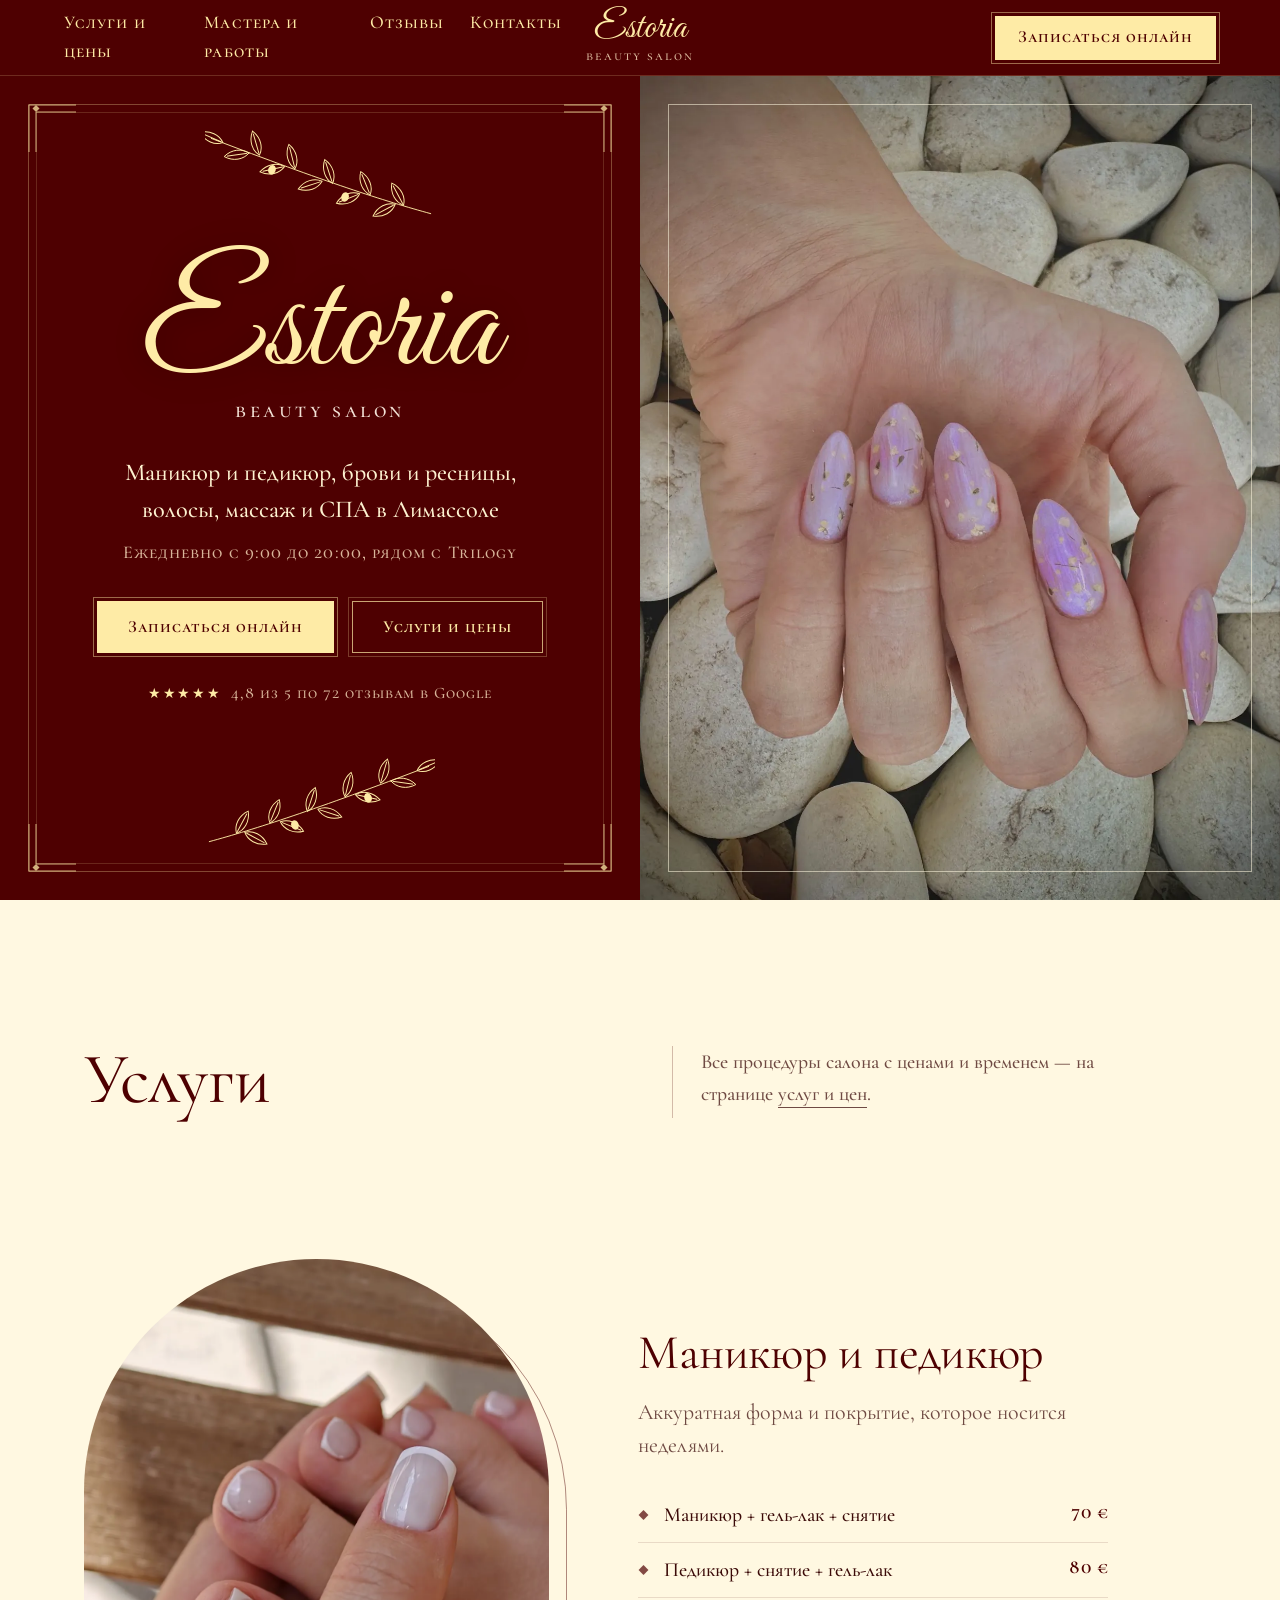
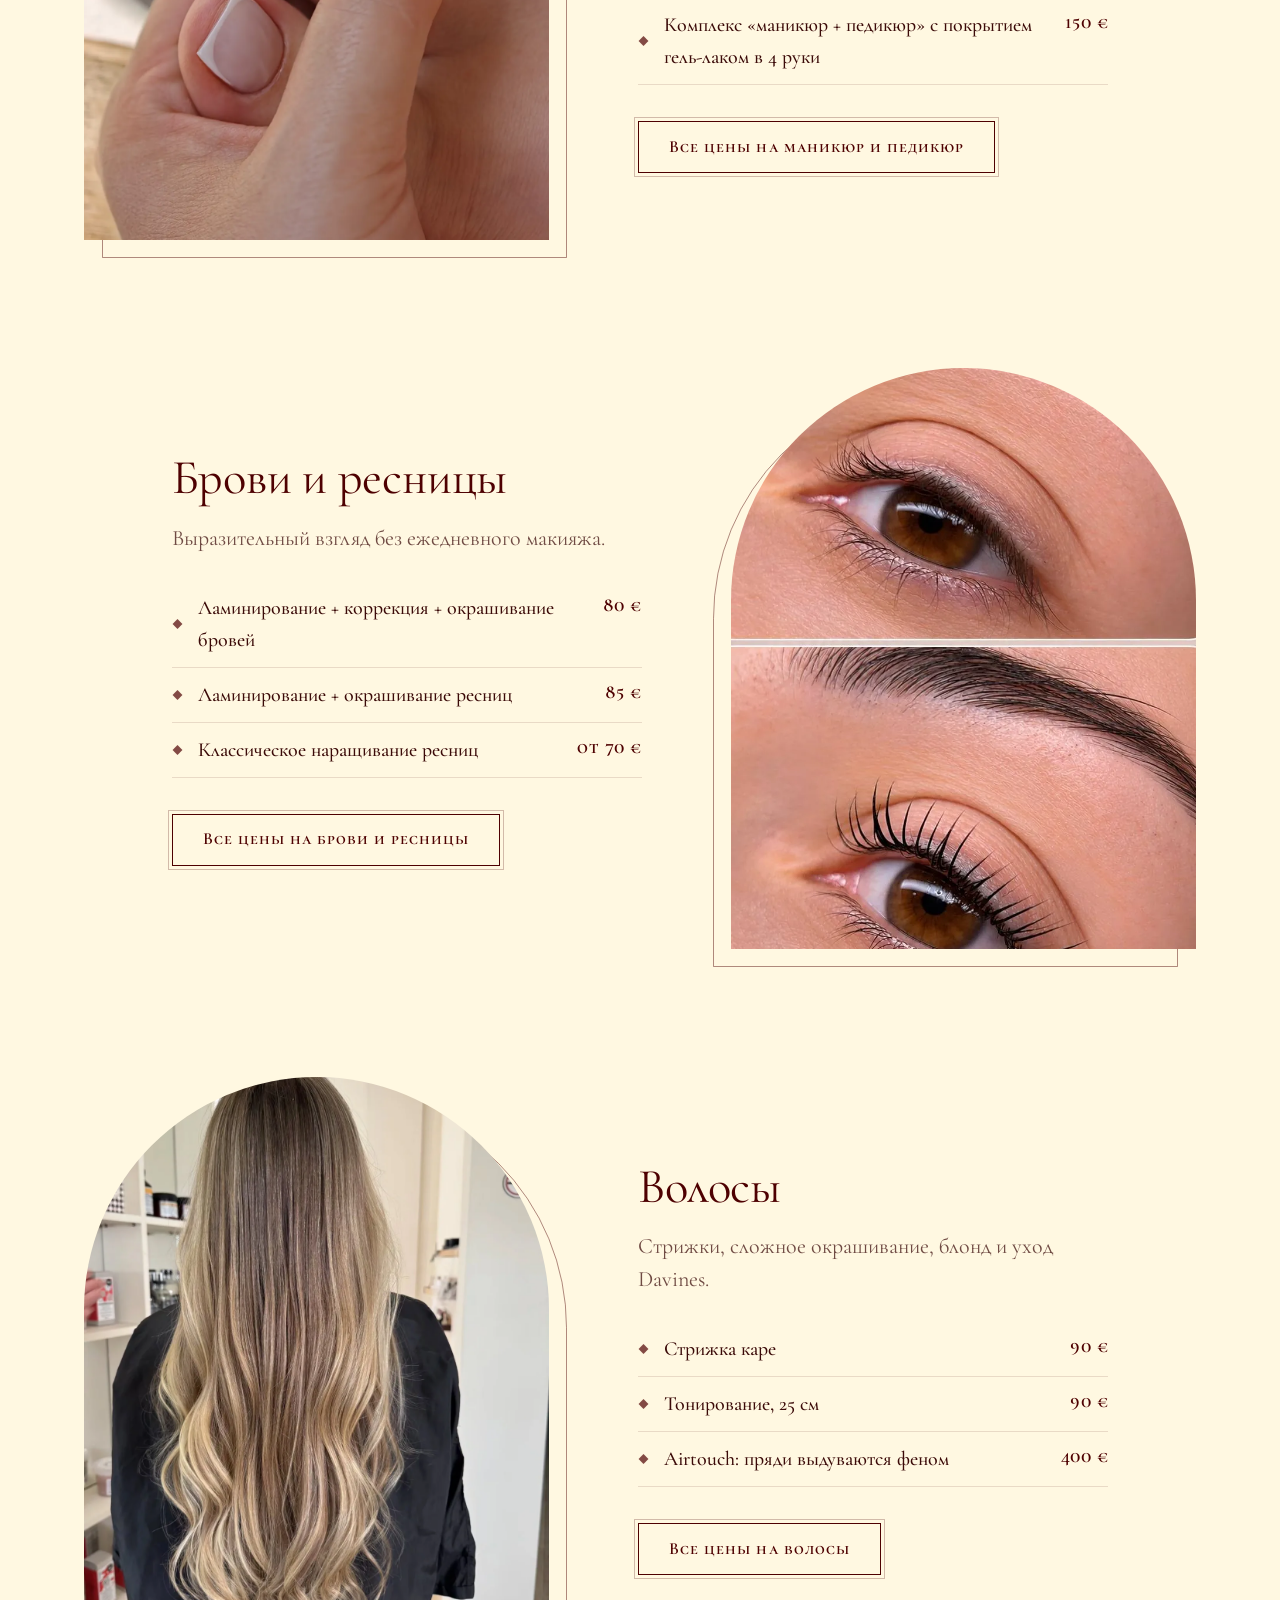
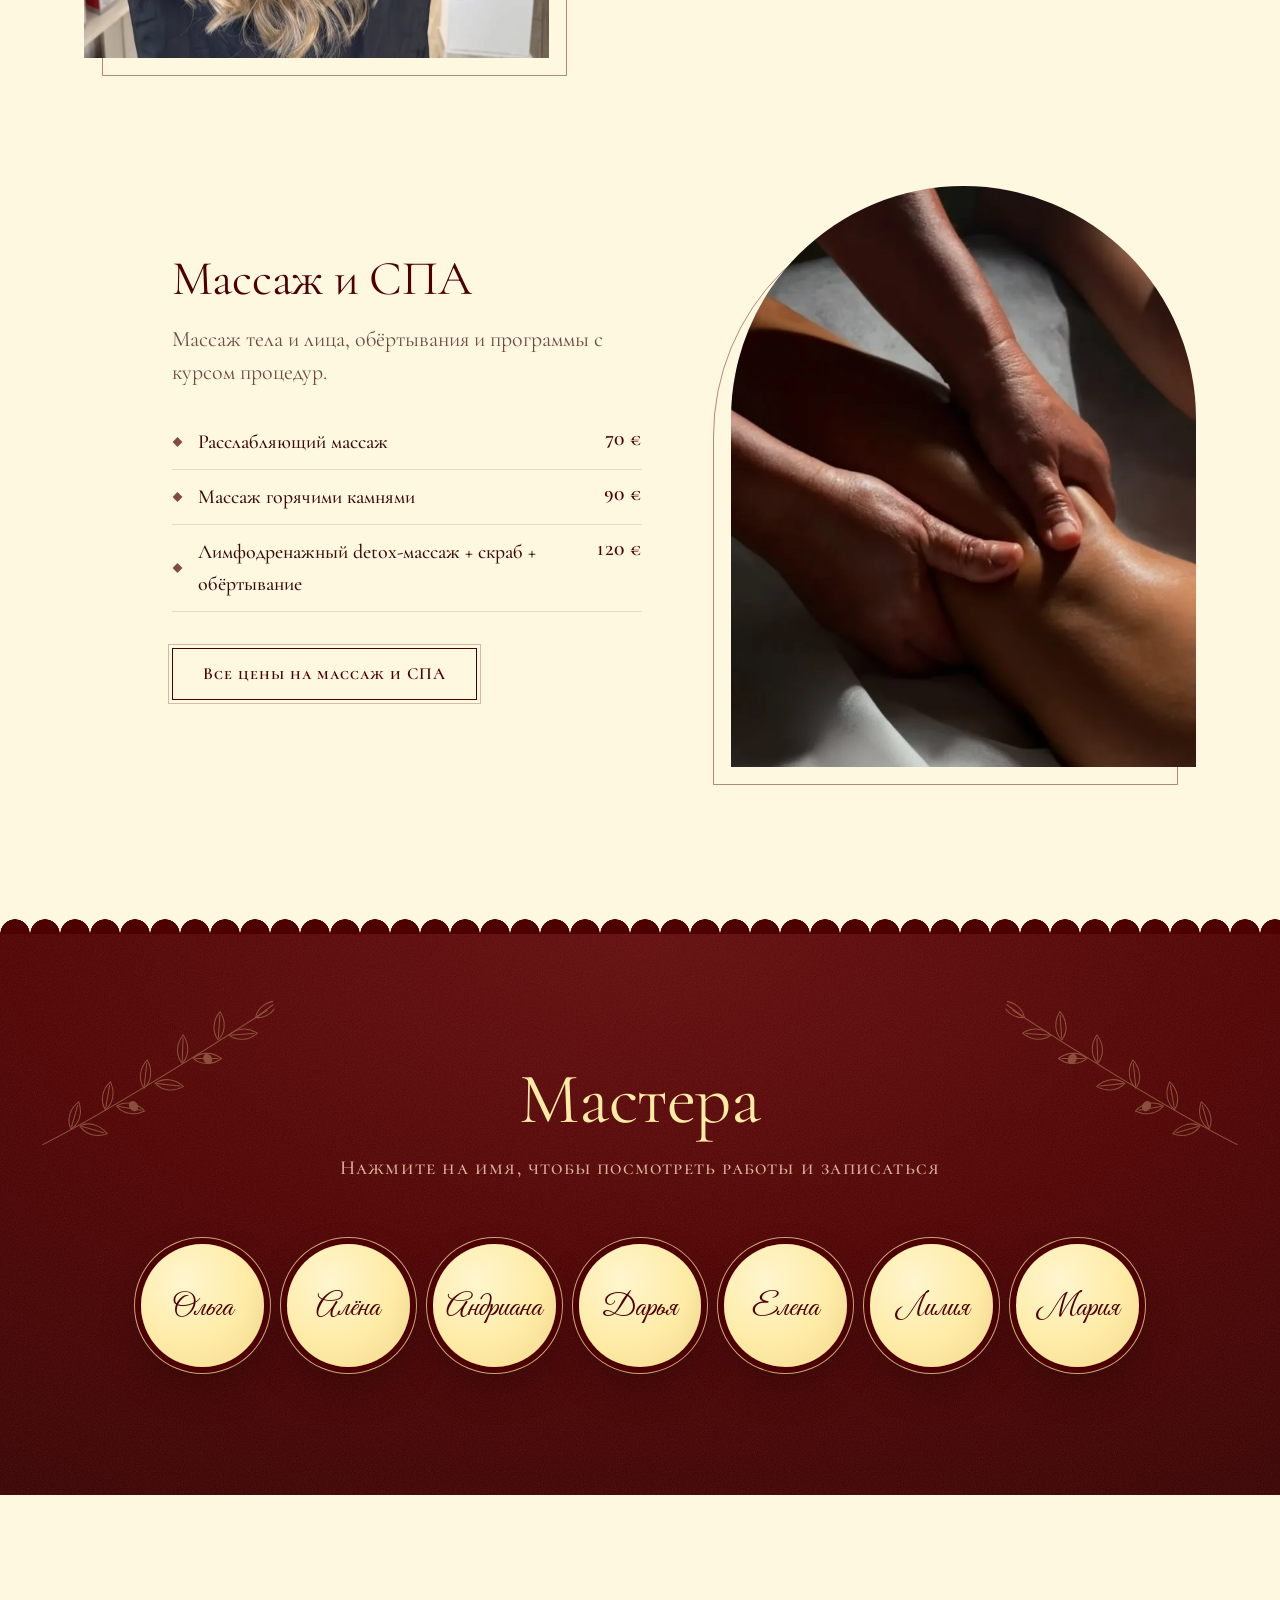
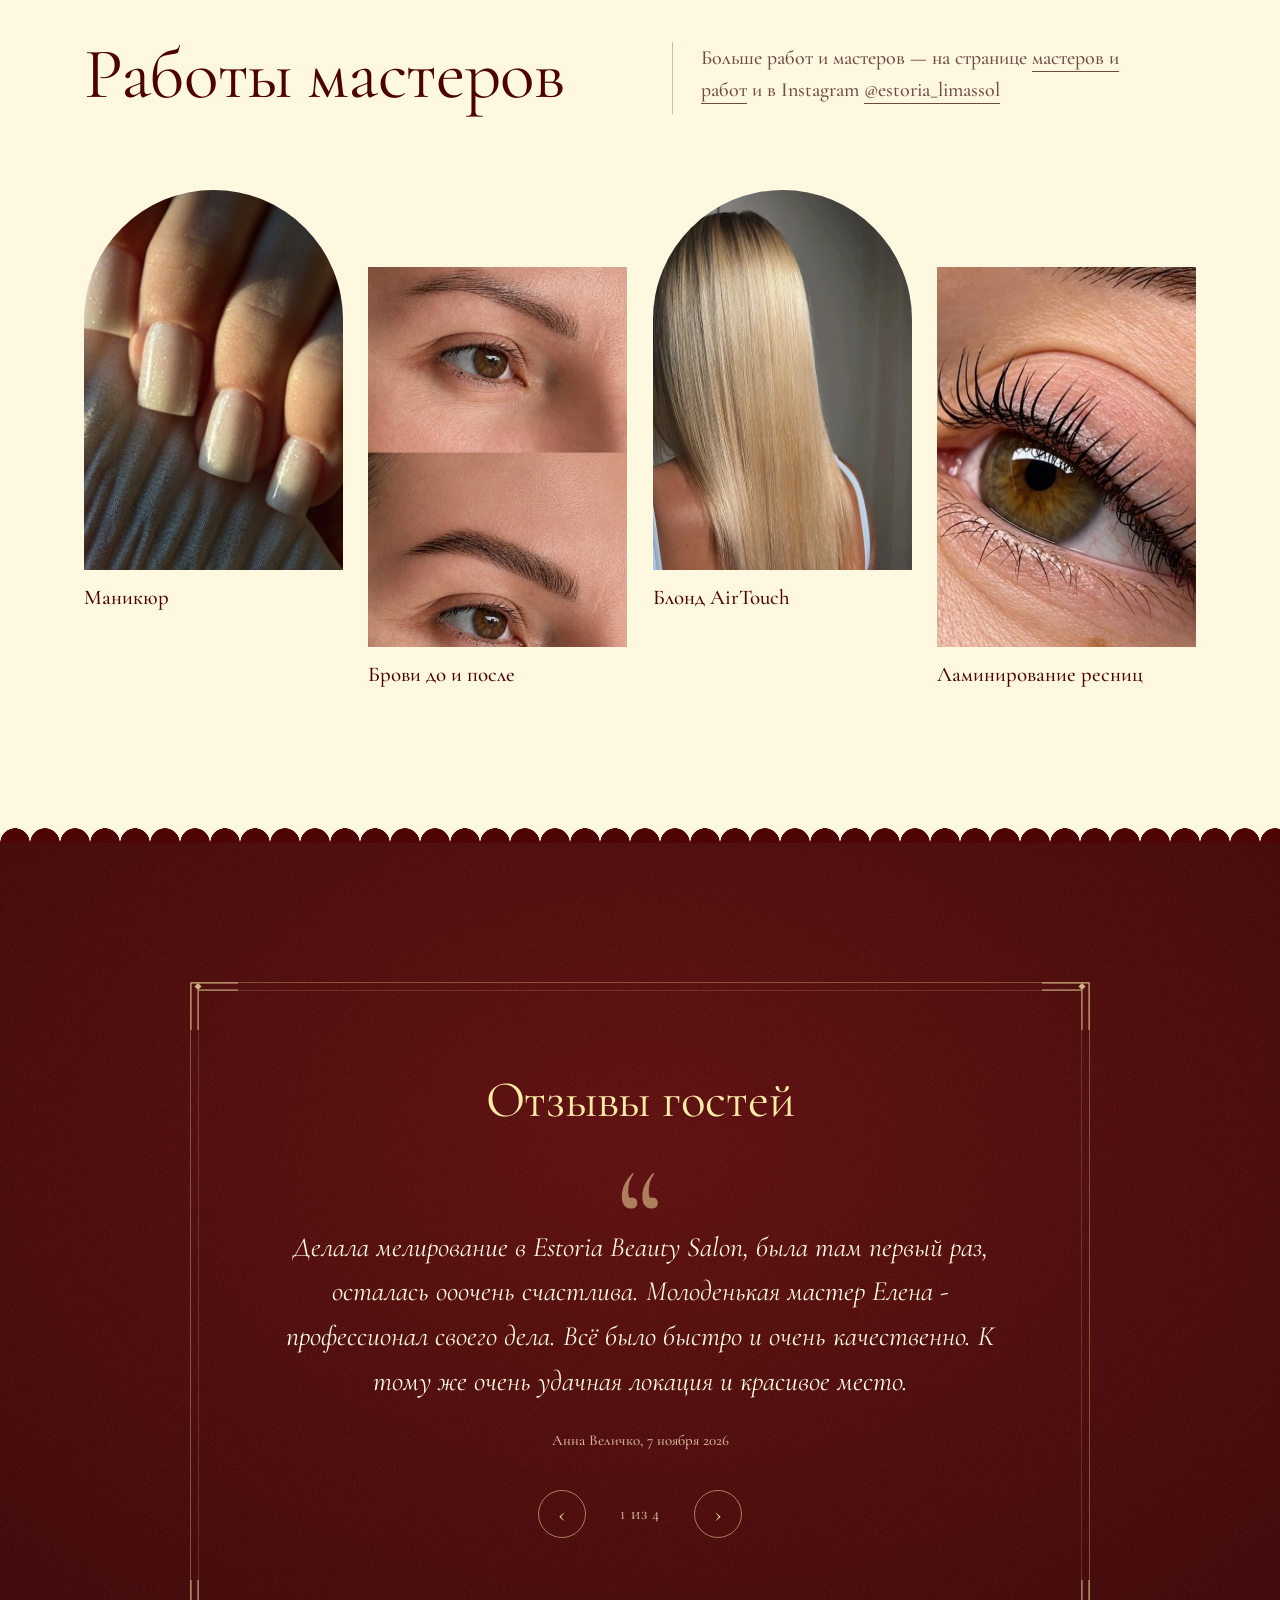
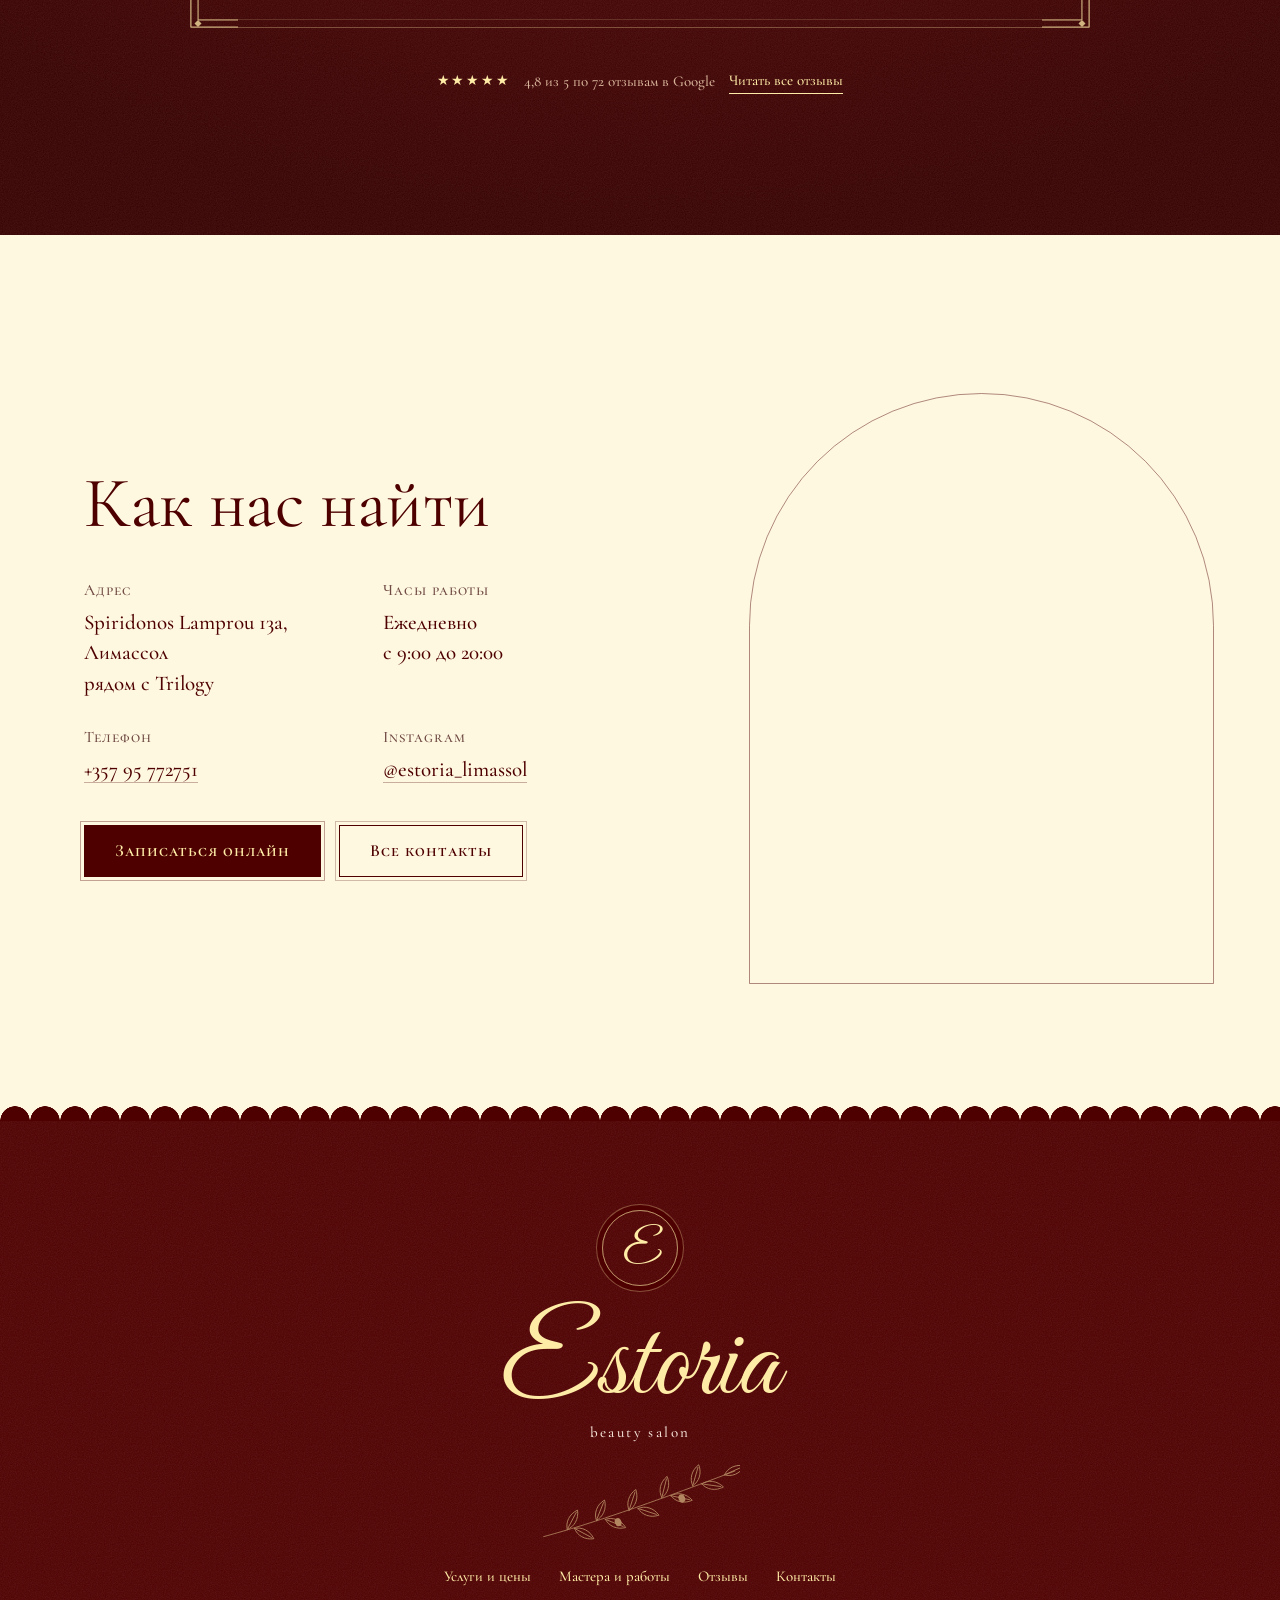
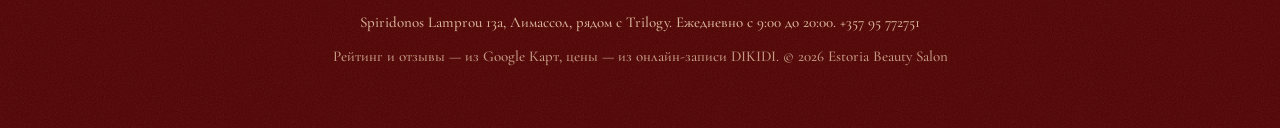
==== site/index.html @ b528b932 "Сайт Estoria Beauty Salon" ====
<!DOCTYPE html>
<html lang="ru">
<head>
  <meta charset="UTF-8">
  <meta name="viewport" content="width=device-width, initial-scale=1.0">
  <title>Estoria Beauty Salon — салон красоты в Лимассоле</title>
  <meta name="description" content="Estoria Beauty Salon в Лимассоле: маникюр, педикюр, брови, ресницы, стрижки, окрашивание, массаж и СПА. Ежедневно с 9:00 до 20:00, Spiridonos Lamprou 13a, рядом с Trilogy.">
  <meta property="og:title" content="Estoria Beauty Salon — салон красоты в Лимассоле">
  <meta property="og:image" content="img/photo10.webp">
  <meta name="theme-color" content="#4E0001">
  <link rel="icon" href="data:image/svg+xml,%3Csvg xmlns='http://www.w3.org/2000/svg' viewBox='0 0 64 64'%3E%3Ccircle cx='32' cy='32' r='32' fill='%234E0001'/%3E%3Ctext x='32' y='44' text-anchor='middle' font-family='Georgia,serif' font-style='italic' font-size='36' fill='%23FEEBA6'%3EE%3C/text%3E%3C/svg%3E">
  <!-- ДЕМО: сайт скрыт от поисковиков. Убрать, когда сайт станет официальным (и удалить robots.txt) -->
  <meta name="robots" content="noindex, nofollow">
  <link rel="preconnect" href="https://fonts.googleapis.com">
  <link rel="preconnect" href="https://fonts.gstatic.com" crossorigin>
  <link href="https://fonts.googleapis.com/css2?family=Cormorant+Garamond:ital,wght@0,400;0,500;0,600;1,400;1,500&family=Cormorant+SC:wght@400;500;600&family=Great+Vibes&display=swap" rel="stylesheet">
  <link rel="stylesheet" href="style.css">
  <script type="application/ld+json">{"@context": "https://schema.org", "@type": "BeautySalon", "name": "Estoria Beauty Salon", "telephone": "+35795772751", "address": {"@type": "PostalAddress", "streetAddress": "Spiridonos Lamprou 13a", "addressLocality": "Limassol", "postalCode": "3106", "addressCountry": "CY"}, "geo": {"@type": "GeoCoordinates", "latitude": 34.6879603, "longitude": 33.0573689}, "openingHoursSpecification": [{"@type": "OpeningHoursSpecification", "dayOfWeek": ["Monday", "Tuesday", "Wednesday", "Thursday", "Friday", "Saturday", "Sunday"], "opens": "09:00", "closes": "20:00"}], "hasMap": "https://maps.google.com/?cid=1621410800725523999", "sameAs": ["https://instagram.com/estoria_limassol", "https://dikidi.net/1164912"]}</script>
</head>
<body class="page-index">
  <svg width="0" height="0" style="position:absolute" aria-hidden="true" focusable="false">
    <defs><g id="leaf"><path d="M0 0C6-5.5 16-6 24 0C16 6 6 5.5 0 0Z"/><path d="M2 0H21"/></g></defs>
    <symbol id="olive" viewBox="0 0 220 90">
      <g fill="none" stroke="currentColor" stroke-width=".9" stroke-linecap="round">
        <path d="M4 82C48 70 104 52 214 10"/>
        <use href="#leaf" transform="translate(30 74) rotate(-62)"/><use href="#leaf" transform="translate(38 73) rotate(28)"/>
        <use href="#leaf" transform="translate(62 64) rotate(-68)"/><use href="#leaf" transform="translate(72 63) rotate(22)"/>
        <use href="#leaf" transform="translate(98 53) rotate(-72)"/><use href="#leaf" transform="translate(108 51) rotate(18)"/>
        <use href="#leaf" transform="translate(134 39) rotate(-76)"/><use href="#leaf" transform="translate(144 37) rotate(12)"/>
        <use href="#leaf" transform="translate(168 26) rotate(-74)"/><use href="#leaf" transform="translate(178 24) rotate(8)"/>
        <use href="#leaf" transform="translate(203 14) rotate(-24)"/>
      </g>
      <g fill="currentColor"><ellipse cx="86" cy="66" rx="3.6" ry="4.6" transform="rotate(-20 86 66)"/><ellipse cx="156" cy="40" rx="3.6" ry="4.6" transform="rotate(-20 156 40)"/></g>
    </symbol>
    <symbol id="branch" viewBox="0 0 240 50">
      <g fill="none" stroke="currentColor" stroke-width=".9" stroke-linecap="round">
        <path d="M4 25H222"/><use href="#leaf" transform="translate(28 25) rotate(-48)"/><use href="#leaf" transform="translate(41 25) rotate(48)"/><use href="#leaf" transform="translate(58 25) rotate(-48)"/><use href="#leaf" transform="translate(71 25) rotate(48)"/><use href="#leaf" transform="translate(88 25) rotate(-48)"/><use href="#leaf" transform="translate(101 25) rotate(48)"/><use href="#leaf" transform="translate(118 25) rotate(-48)"/><use href="#leaf" transform="translate(131 25) rotate(48)"/><use href="#leaf" transform="translate(148 25) rotate(-48)"/><use href="#leaf" transform="translate(161 25) rotate(48)"/><use href="#leaf" transform="translate(178 25) rotate(-48)"/><use href="#leaf" transform="translate(191 25) rotate(48)"/><use href="#leaf" transform="translate(208 25) rotate(-48)"/><use href="#leaf" transform="translate(221 25) rotate(48)"/><use href="#leaf" transform="translate(214 25)"/>
      </g>
      <g fill="currentColor"><ellipse cx="84" cy="31" rx="3.4" ry="4.4"/><ellipse cx="156" cy="19" rx="3.4" ry="4.4"/></g>
    </symbol>
    <symbol id="corner" viewBox="0 0 48 48"><path d="M1 48V1h47M8 48V8h40" fill="none" stroke="currentColor" stroke-width="1"/><path d="M8 1l3.5 3.5L8 8 4.5 4.5z" fill="currentColor"/></symbol>
  </svg>
  <a class="skip" href="#main">Перейти к содержанию</a>

  <header class="header" id="header">
    <a href="index.html" class="brand" aria-label="Estoria Beauty Salon, на главную">
      <span class="brand__script">Estoria</span>
      <span class="brand__sub">beauty salon</span>
    </a>
    <nav class="nav" id="nav" aria-label="Разделы сайта">
      <a href="services.html">Услуги и цены</a>
      <a href="masters.html">Мастера и работы</a>
      <a href="reviews.html">Отзывы</a>
      <a href="contacts.html">Контакты</a>
      <a class="btn btn--butter nav__book" href="https://dikidi.net/1164912" target="_blank" rel="noopener">Записаться онлайн</a>
    </nav>
    <a class="btn btn--butter header__book" href="https://dikidi.net/1164912" target="_blank" rel="noopener">Записаться онлайн</a>
    <button class="burger" id="burger" aria-label="Открыть меню" aria-expanded="false" aria-controls="nav"><span></span><span></span></button>
  </header>

  <main id="main">
    <!-- Первый экран -->
    <section class="hero">
      <div class="hero__panel velvet">
        <div class="frame frame--light hero__frame" aria-hidden="true">
          <svg class="corner corner--tl"><use href="#corner"/></svg><svg class="corner corner--tr"><use href="#corner"/></svg>
          <svg class="corner corner--bl"><use href="#corner"/></svg><svg class="corner corner--br"><use href="#corner"/></svg>
        </div>
        <svg class="olive olive--hero-top" aria-hidden="true"><use href="#olive"/></svg>
        <svg class="olive olive--hero-bottom" aria-hidden="true"><use href="#olive"/></svg>
        <div class="hero__inner">
          <h1 class="hero__title">
            <span class="hero__script">Estoria</span>
            <span class="hero__sub">beauty salon</span>
          </h1>
          <p class="hero__lead">Маникюр и педикюр, брови и ресницы, волосы, массаж и СПА в Лимассоле</p>
          <p class="hero__hours">Ежедневно с 9:00 до 20:00, рядом с Trilogy</p>
          <div class="hero__actions">
            <a class="btn btn--butter" href="https://dikidi.net/1164912" target="_blank" rel="noopener">Записаться онлайн</a>
            <a class="btn btn--line" href="services.html">Услуги и цены</a>
          </div>
          <a class="hero__rating" href="reviews.html">
            <span class="stars" aria-hidden="true">★★★★★</span>
            4,8 из 5 по 72 отзывам в Google
          </a>
        </div>
      </div>
      <figure class="hero__photo">
        <img src="img/photo10.webp" alt="Миндальный маникюр с сухоцветами, работа мастера Estoria" width="1588" height="1600" fetchpriority="high">
      </figure>
    </section>

    <!-- Услуги: коротко, полный прайс — на отдельной странице -->
    <section class="services" id="services" aria-labelledby="services-title">
      <header class="head">
        <h2 class="h2" id="services-title">Услуги</h2>
        <p class="head__text">Все процедуры салона с ценами и временем — на странице <a class="link" href="services.html">услуг и цен</a>.</p>
      </header>

      <article class="service">
        <figure class="window"><img src="img/photo3.webp" alt="Маникюр и педикюр в пастельных тонах" width="1200" height="1600" loading="lazy"></figure>
        <div class="service__text">
          <h3 class="h3">Маникюр и педикюр</h3>
          <p>Аккуратная форма и покрытие, которое носится неделями.</p>
          <ul class="list">
            <li>Маникюр + гель-лак + снятие <span>70 €</span></li>
            <li>Педикюр + снятие + гель-лак <span>80 €</span></li>
            <li>Комплекс «маникюр + педикюр» с покрытием гель-лаком в 4 руки <span>150 €</span></li>
          </ul>
          <a class="btn btn--line-wine" href="services.html#nails">Все цены на маникюр и педикюр</a>
        </div>
      </article>

      <article class="service service--reverse">
        <figure class="window"><img src="img/photo5.webp" alt="Ресницы до и после ламинирования" width="792" height="1280" loading="lazy"></figure>
        <div class="service__text">
          <h3 class="h3">Брови и ресницы</h3>
          <p>Выразительный взгляд без ежедневного макияжа.</p>
          <ul class="list">
            <li>Ламинирование + коррекция + окрашивание бровей <span>80 €</span></li>
            <li>Ламинирование + окрашивание ресниц <span>85 €</span></li>
            <li>Классическое наращивание ресниц <span>от 70 €</span></li>
          </ul>
          <a class="btn btn--line-wine" href="services.html#brows">Все цены на брови и ресницы</a>
        </div>
      </article>

      <article class="service">
        <figure class="window"><img src="img/hair-2.webp" alt="Длинные волосы после окрашивания в салоне Estoria" width="1200" height="1600" loading="lazy"></figure>
        <div class="service__text">
          <h3 class="h3">Волосы</h3>
          <p>Стрижки, сложное окрашивание, блонд и уход Davines.</p>
          <ul class="list">
            <li>Стрижка каре <span>90 €</span></li>
            <li>Тонирование, 25 см <span>90 €</span></li>
            <li>Airtouch: пряди выдуваются феном <span>400 €</span></li>
          </ul>
          <a class="btn btn--line-wine" href="services.html#hair">Все цены на волосы</a>
        </div>
      </article>

      <article class="service service--reverse">
        <figure class="window"><img src="img/massage-1.webp" alt="Массаж тела в салоне Estoria" width="720" height="1280" loading="lazy"></figure>
        <div class="service__text">
          <h3 class="h3">Массаж и СПА</h3>
          <p>Массаж тела и лица, обёртывания и программы с курсом процедур.</p>
          <ul class="list">
            <li>Расслабляющий массаж <span>70 €</span></li>
            <li>Массаж горячими камнями <span>90 €</span></li>
            <li>Лимфодренажный detox-массаж + скраб + обёртывание <span>120 €</span></li>
          </ul>
          <a class="btn btn--line-wine" href="services.html#body">Все цены на массаж и СПА</a>
        </div>
      </article>
    </section>

    <!-- Мастера -->
    <section class="masters velvet scallop" id="masters" aria-labelledby="masters-title">
      <svg class="olive olive--masters-l" aria-hidden="true"><use href="#olive"/></svg>
      <svg class="olive olive--masters-r" aria-hidden="true"><use href="#olive"/></svg>
      <h2 class="h2 h2--light" id="masters-title">Мастера</h2>
      <p class="masters__note">Нажмите на имя, чтобы посмотреть работы и записаться</p>
      <ul class="medallions">
        <li><a class="medallion" href="masters.html#m2840060">Ольга</a></li>
        <li><a class="medallion" href="masters.html#m4507584">Алёна</a></li>
        <li><a class="medallion" href="masters.html#m4465885">Андриана</a></li>
        <li><a class="medallion" href="masters.html#m4619273">Дарья</a></li>
        <li><a class="medallion" href="masters.html#m4618416">Елена</a></li>
        <li><a class="medallion" href="masters.html#m4573729">Лилия</a></li>
        <li><a class="medallion" href="masters.html#m4464078">Мария</a></li>
      </ul>
    </section>

    <!-- Работы -->
    <section class="works" id="works" aria-labelledby="works-title">
      <header class="head">
        <h2 class="h2" id="works-title">Работы мастеров</h2>
        <p class="head__text">Больше работ и мастеров — на странице <a class="link" href="masters.html">мастеров и работ</a> и в Instagram <a class="link" href="https://instagram.com/estoria_limassol" target="_blank" rel="noopener">@estoria_limassol</a></p>
      </header>
      <div class="gallery">
        <figure class="gallery__item gallery__item--arch"><img src="img/photo8.webp" alt="Нюдовый маникюр с мерцанием" width="1400" height="1750" loading="lazy"><figcaption>Маникюр</figcaption></figure>
        <figure class="gallery__item gallery__item--low"><img src="img/brows-1.webp" alt="Брови до и после ламинирования и коррекции" width="900" height="1200" loading="lazy"><figcaption>Брови до и после</figcaption></figure>
        <figure class="gallery__item gallery__item--arch"><img src="img/hair-4.webp" alt="Блонд в технике AirTouch" width="540" height="960" loading="lazy"><figcaption>Блонд AirTouch</figcaption></figure>
        <figure class="gallery__item gallery__item--low"><img src="img/photo2.webp" alt="Ресницы после ламинирования" width="1400" height="1400" loading="lazy"><figcaption>Ламинирование ресниц</figcaption></figure>
      </div>
    </section>

    <!-- Отзывы -->
    <section class="reviews velvet scallop" id="reviews" aria-labelledby="reviews-title">
      <div class="reviews__card">
        <div class="frame frame--light" aria-hidden="true">
          <svg class="corner corner--tl"><use href="#corner"/></svg><svg class="corner corner--tr"><use href="#corner"/></svg>
          <svg class="corner corner--bl"><use href="#corner"/></svg><svg class="corner corner--br"><use href="#corner"/></svg>
        </div>
        <h2 class="reviews__title" id="reviews-title">Отзывы гостей</h2>
        <span class="reviews__mark" aria-hidden="true">“</span>
        <div class="quotes__viewport" aria-live="polite">
          <blockquote class="quote is-active">
            <p>Делала мелирование в Estoria Beauty Salon, была там первый раз, осталась ооочень счастлива. Молоденькая мастер Елена - профессионал своего дела. Всё было быстро и очень качественно. К тому же очень удачная локация и красивое место.</p>
            <footer>Анна Величко, 7 ноября 2026</footer>
          </blockquote>
          <blockquote class="quote" hidden>
            <p>Хожу в этот салон уже три года. Все мастера очень хорошие, особенно люблю, ибо знаю их работу - Амину и Марию (маникюр и педикюр всегда без вопросов. Гель носится хорошо, не вздувается.</p>
            <footer>Альбіна Ткаченко, 3 ноября 2026</footer>
          </blockquote>
          <blockquote class="quote" hidden>
            <p>Хочу выразить огромную благодарность мастерам Елене и Дарье за потрясающую стрижку! Estonia уютный салон с приятной атмосферой и вежливым персоналом, хорошая локация в тихом месте, легко запарковалась.</p>
            <footer>Анна Косинова, 30 октября 2026</footer>
          </blockquote>
          <blockquote class="quote" hidden>
            <p>Elena did an incredible job with the airtouch technique! I am absolutely in love with my hair would recommend her with my eyes closed!</p>
            <footer>Alice Albieri, 25 октября 2026</footer>
          </blockquote>
        </div>
        <div class="quotes__nav">
          <button class="round" id="qPrev" aria-label="Предыдущий отзыв">‹</button>
          <span class="quotes__count"><span id="qNow">1</span> из 4</span>
          <button class="round" id="qNext" aria-label="Следующий отзыв">›</button>
        </div>
      </div>
      <p class="reviews__score">
        <span class="stars" aria-hidden="true">★★★★★</span>
        4,8 из 5 по 72 отзывам в Google
        <a class="link link--light" href="reviews.html">Читать все отзывы</a>
      </p>
    </section>

    <!-- Как нас найти -->
    <section class="visit" id="visit" aria-labelledby="visit-title">
      <div class="visit__text">
        <h2 class="h2" id="visit-title">Как нас найти</h2>
        <dl class="visit__list">
          <div><dt>Адрес</dt><dd>Spiridonos Lamprou 13a, Лимассол<br>рядом с Trilogy</dd></div>
          <div><dt>Часы работы</dt><dd>Ежедневно<br>с 9:00 до 20:00</dd></div>
          <div><dt>Телефон</dt><dd><a href="tel:+35795772751">+357 95 772751</a></dd></div>
          <div><dt>Instagram</dt><dd><a href="https://instagram.com/estoria_limassol" target="_blank" rel="noopener">@estoria_limassol</a></dd></div>
        </dl>
        <div class="visit__actions">
          <a class="btn btn--wine" href="https://dikidi.net/1164912" target="_blank" rel="noopener">Записаться онлайн</a>
          <a class="btn btn--line-wine" href="contacts.html">Все контакты</a>
        </div>
      </div>
      <figure class="window window--map">
        <iframe title="Estoria на карте: Spiridonos Lamprou 13a, Лимассол" loading="lazy" src="https://maps.google.com/maps?q=34.6879603,33.0573689&amp;z=16&amp;output=embed"></iframe>
      </figure>
    </section>

  </main>

  <footer class="footer velvet scallop">
    <div class="seal" aria-hidden="true"><span>E</span></div>
    <span class="footer__script">Estoria</span>
    <span class="footer__sub">beauty salon</span>
    <svg class="olive olive--footer" aria-hidden="true"><use href="#olive"/></svg>
    <nav class="footer__nav" aria-label="Разделы сайта"><a href="services.html">Услуги и цены</a> <a href="masters.html">Мастера и работы</a> <a href="reviews.html">Отзывы</a> <a href="contacts.html">Контакты</a></nav>
    <p>Spiridonos Lamprou 13a, Лимассол, рядом с Trilogy. Ежедневно с 9:00 до 20:00. <a href="tel:+35795772751">+357 95 772751</a></p>
    <p class="footer__small">Рейтинг и отзывы — из Google Карт, цены — из онлайн-записи DIKIDI. © <span id="year">2026</span> Estoria Beauty Salon</p>
  </footer>

  <nav class="dock" aria-label="Быстрая запись">
    <a class="btn btn--butter" href="https://dikidi.net/1164912" target="_blank" rel="noopener">Записаться онлайн</a>
    <a class="dock__icon" href="https://wa.me/35795772751" target="_blank" rel="noopener" aria-label="Написать в WhatsApp"><svg viewBox="0 0 24 24" aria-hidden="true"><path d="M12 2a10 10 0 0 0-8.6 15.1L2 22l5-1.3A10 10 0 1 0 12 2zm0 18.2c-1.5 0-3-.4-4.2-1.2l-.3-.2-3 .8.8-2.9-.2-.3A8.2 8.2 0 1 1 12 20.2zm4.5-6.1c-.2-.1-1.5-.7-1.7-.8-.2-.1-.4-.1-.6.1l-.8 1c-.1.2-.3.2-.5.1a6.7 6.7 0 0 1-3.3-2.9c-.3-.4.2-.4.7-1.4.1-.2 0-.3 0-.4l-.8-1.8c-.2-.5-.4-.4-.6-.4h-.5a1 1 0 0 0-.7.3 3 3 0 0 0-.9 2.2 5.2 5.2 0 0 0 1.1 2.7 11.8 11.8 0 0 0 4.5 4c1.7.7 2.3.8 3.2.6.5-.1 1.5-.6 1.7-1.2.2-.6.2-1.1.2-1.2-.1-.1-.3-.2-.5-.3z"/></svg></a>
    <a class="dock__icon" href="tel:+35795772751" aria-label="Позвонить"><svg viewBox="0 0 24 24" aria-hidden="true"><path d="M6.6 10.8a15.1 15.1 0 0 0 6.6 6.6l2.2-2.2a1 1 0 0 1 1-.25 11.4 11.4 0 0 0 3.6.57 1 1 0 0 1 1 1V20a1 1 0 0 1-1 1A17 17 0 0 1 3 4a1 1 0 0 1 1-1h3.5a1 1 0 0 1 1 1c0 1.25.2 2.45.57 3.57a1 1 0 0 1-.25 1z"/></svg></a>
  </nav>

  <script src="script.js"></script>
</body>
</html>
---- site/style.css ----
/* Estoria Beauty Salon.
   Цвета из Instagram салона: бордо логотипа и сливочный цвет круглых обложек.
   Орнаменты: оливковая ветвь (Кипр), арки, фестоны, рамки с уголками, бархатная фактура. */
:root {
  --wine: #4E0001;
  --wine-deep: #360001;
  --wine-soft: #6a1414;
  --butter: #FEEBA6;
  --butter-pale: #FFF8E1;
  --butter-mid: #F7E7BC;
  --rose: #D8B49A;
  --ink: #3b0a08;
  --ink-soft: #6f4a43;
  --script: "Great Vibes", cursive;
  --serif: "Cormorant Garamond", "Times New Roman", serif;
  --sans: "Cormorant Garamond", Georgia, serif;
  --caps: "Cormorant SC", "Cormorant Garamond", Georgia, serif;
  --pad: clamp(20px, 5vw, 80px);
  --header: 76px;
  --noise: url("data:image/svg+xml,%3Csvg xmlns='http://www.w3.org/2000/svg' width='180' height='180'%3E%3Cfilter id='n'%3E%3CfeTurbulence type='fractalNoise' baseFrequency='.85' numOctaves='3' stitchTiles='stitch'/%3E%3CfeColorMatrix values='0 0 0 0 1 0 0 0 0 .92 0 0 0 0 .75 0 0 0 .09 0'/%3E%3C/filter%3E%3Crect width='100%25' height='100%25' filter='url(%23n)'/%3E%3C/svg%3E");
}

*, *::before, *::after { box-sizing: border-box; }
html { scroll-behavior: smooth; scroll-padding-top: var(--header); }
body {
  margin: 0;
  background: var(--butter-pale);
  color: var(--ink);
  font: 400 17px/1.7 var(--sans);
  -webkit-font-smoothing: antialiased;
  overflow-x: hidden;
}
img { display: block; max-width: 100%; height: auto; }
a { color: inherit; }
ul { margin: 0; padding: 0; list-style: none; }
h1, h2, h3, p, figure, blockquote, dl, dd { margin: 0; }

:focus-visible { outline: 2px solid var(--butter); outline-offset: 4px; }
.services :focus-visible, .works :focus-visible, .visit :focus-visible { outline-color: var(--wine); }

.skip { position: absolute; left: -9999px; top: 8px; z-index: 100; background: var(--butter); color: var(--wine); padding: 10px 16px; }
.skip:focus { left: 8px; }

/* ---------- Фактура бархата на бордо ---------- */
.velvet { position: relative; isolation: isolate; }
.velvet::after { content: ""; position: absolute; inset: 0; z-index: -1; background: var(--noise); pointer-events: none; }

/* ---------- Фестоны: край как у маркизы салона ---------- */
.scallop { position: relative; }
.scallop::before {
  content: ""; position: absolute; left: 0; right: 0; top: -15px; height: 16px;
  background: radial-gradient(circle at 15px 16px, var(--wine) 14.5px, transparent 15px) 0 0 / 30px 16px repeat-x;
}

/* ---------- Рамка с уголками ---------- */
.frame { position: absolute; inset: 22px; border: 1px solid rgba(254, 235, 166, .3); pointer-events: none; z-index: 1; }
.frame::after { content: ""; position: absolute; inset: 7px; border: 1px solid rgba(254, 235, 166, .16); }
.corner { position: absolute; width: 48px; height: 48px; color: var(--butter); opacity: .75; }
.corner--tl { top: -1px; left: -1px; }
.corner--tr { top: -1px; right: -1px; transform: scaleX(-1); }
.corner--bl { bottom: -1px; left: -1px; transform: scaleY(-1); }
.corner--br { bottom: -1px; right: -1px; transform: scale(-1); }

/* ---------- Оливковая ветвь ---------- */
.olive { position: absolute; color: var(--butter); pointer-events: none; }

/* ---------- Типографика ---------- */
.h2 { font: 400 clamp(40px, 5vw, 68px)/1.08 var(--serif); color: var(--wine); }
.h2--light { color: var(--butter); }
.h3 { font: 400 clamp(32px, 3.4vw, 46px)/1.12 var(--serif); color: var(--wine); }
.stars { color: var(--butter); letter-spacing: .12em; font-size: 14px; }

.link { text-decoration: none; border-bottom: 1px solid currentColor; padding-bottom: 1px; transition: color .25s; }
.link:hover { color: var(--wine-soft); }
.link--light { color: var(--butter); }
.link--light:hover { color: #fff; }

/* ---------- Кнопки: двойная тонкая рамка ---------- */
.btn {
  display: inline-flex; align-items: center; justify-content: center;
  min-height: 52px; padding: 14px 30px;
  font: 400 15px/1.2 var(--sans); letter-spacing: .04em; text-decoration: none; text-align: center;
  border: 1px solid; outline: 1px solid; outline-offset: 3px;
  transition: background-color .3s, color .3s, outline-offset .3s;
}
.btn:hover { outline-offset: 0; }
.btn--butter { background: var(--butter); color: var(--wine); border-color: var(--butter); outline-color: rgba(254, 235, 166, .45); }
.btn--butter:hover { background: #fff3c9; }
.btn--line { color: var(--butter); border-color: rgba(254, 235, 166, .7); outline-color: rgba(254, 235, 166, .25); }
.btn--line:hover { background: rgba(254, 235, 166, .1); }
.btn--wine { background: var(--wine); color: var(--butter); border-color: var(--wine); outline-color: rgba(78, 0, 1, .35); }
.btn--wine:hover { background: var(--wine-soft); }
.btn--line-wine { color: var(--wine); border-color: var(--wine); outline-color: rgba(78, 0, 1, .25); }
.btn--line-wine:hover { background: var(--wine); color: var(--butter); }

/* ---------- Шапка ---------- */
.header {
  position: fixed; inset: 0 0 auto; z-index: 50; height: var(--header);
  display: grid; grid-template-columns: 1fr auto 1fr; align-items: center; gap: 24px;
  padding: 0 var(--pad);
  background: var(--wine); color: var(--butter);
  border-bottom: 1px solid rgba(254, 235, 166, .18);
}
.brand { grid-column: 2; grid-row: 1; display: flex; flex-direction: column; align-items: center; text-decoration: none; line-height: 1; }
.brand__script { font: 38px/0.9 var(--script); color: var(--butter); }
.brand__sub { font: 300 11px/1 var(--sans); letter-spacing: .14em; color: var(--rose); margin-top: 2px; }
.nav { grid-column: 1; grid-row: 1; display: flex; gap: clamp(16px, 2vw, 30px); font-size: 15px; }
.nav a { text-decoration: none; padding: 6px 0; border-bottom: 1px solid transparent; transition: border-color .25s; }
.nav a:hover { border-bottom-color: currentColor; }
.nav__book { display: none; }
.header__book { grid-column: 3; justify-self: end; min-height: 44px; padding: 10px 22px; font-size: 14px; }
.burger { display: none; }

/* ---------- Первый экран ---------- */
.hero { display: grid; grid-template-columns: 1fr 1fr; min-height: 100svh; padding-top: var(--header); }
.hero__panel {
  position: relative; overflow: hidden;
  display: grid; place-items: center; padding: 90px calc(var(--pad) + 30px);
  background: var(--wine); /* той самий відтінок, що й у шапки */
  color: var(--butter); text-align: center;
}
.hero__panel.velvet::after, .page-hero.velvet::after { display: none; }
.hero__frame { inset: 28px; }
.olive--hero-top { width: 230px; height: 94px; top: 52px; left: 50%; transform: translateX(-50%) rotate(180deg) scaleY(-1); opacity: .45; }
.olive--hero-bottom { width: 230px; height: 94px; bottom: 50px; left: 50%; transform: translateX(-50%) scaleY(-1) rotate(180deg) scaleX(-1); opacity: .45; }
.hero__inner { position: relative; z-index: 2; max-width: 520px; }
.hero__title { display: flex; flex-direction: column; align-items: center; font-weight: 400; }
.hero__script { font: clamp(104px, 11.5vw, 176px)/0.85 var(--script); color: var(--butter); padding: 0 .12em; text-shadow: 0 2px 30px rgba(0, 0, 0, .25); }
.hero__sub { font: 300 clamp(17px, 1.5vw, 21px)/1 var(--sans); letter-spacing: .16em; color: #f3e1d6; margin-top: 6px; }
.hero__lead { font: 400 clamp(19px, 1.6vw, 22px)/1.5 var(--serif); margin-top: 34px; color: #fdf1d0; }
.hero__hours { margin-top: 10px; color: var(--rose); font-size: 16px; }
.hero__actions { display: flex; flex-wrap: wrap; justify-content: center; gap: 18px; margin-top: 34px; }
.hero__rating { display: inline-flex; align-items: center; gap: 10px; margin-top: 28px; font-size: 14px; color: var(--rose); text-decoration: none; }
.hero__rating:hover { color: var(--butter); }
.hero__photo { position: relative; overflow: hidden; background: var(--wine-deep); }
.hero__photo img { position: absolute; inset: 0; width: 100%; height: 100%; object-fit: cover; }
.hero__photo::after { content: ""; position: absolute; inset: 28px; border: 1px solid rgba(255, 248, 225, .55); pointer-events: none; }

/* Единственная анимация при загрузке */
@media (prefers-reduced-motion: no-preference) {
  .hero__script { animation: ink 1.6s cubic-bezier(.2, .7, .2, 1) both; }
  .hero__sub, .hero__lead, .hero__hours, .hero__actions, .hero__rating, .olive--hero-top, .olive--hero-bottom { animation: rise 1s .7s cubic-bezier(.2, .7, .2, 1) both; }
  .hero__photo img { animation: settle 2.4s cubic-bezier(.2, .7, .2, 1) both; }
}
@keyframes ink { from { opacity: 0; filter: blur(8px); letter-spacing: .08em; } to { opacity: 1; filter: none; letter-spacing: 0; } }
@keyframes rise { from { opacity: 0; } to { opacity: 1; } }
@keyframes settle { from { transform: scale(1.08); } to { transform: none; } }
@media (prefers-reduced-motion: no-preference) {
  .hero__sub, .hero__lead, .hero__hours, .hero__actions, .hero__rating { animation-name: rise-y; }
}
@keyframes rise-y { from { opacity: 0; transform: translateY(14px); } to { opacity: 1; transform: none; } }

/* ---------- Заголовок раздела: слева заголовок, справа пояснение ---------- */
.head {
  display: grid; grid-template-columns: minmax(0, 1fr) minmax(0, 1fr); align-items: end; gap: 24px 64px;
  max-width: 1240px; margin: 0 auto; padding: clamp(90px, 11vw, 150px) var(--pad) clamp(50px, 6vw, 80px);
}
.head__text { color: var(--ink-soft); max-width: 46ch; padding-bottom: 8px; border-left: 1px solid rgba(78, 0, 1, .25); padding-left: 28px; }

/* ---------- Услуги: фото в арке со смещённой рамкой ---------- */
.services { padding-bottom: clamp(60px, 8vw, 110px); }
.service {
  display: grid; grid-template-columns: minmax(0, 5fr) minmax(0, 6fr); align-items: center; gap: clamp(40px, 7vw, 120px);
  max-width: 1240px; margin: 0 auto; padding: clamp(40px, 5vw, 70px) var(--pad);
}
.service--reverse { grid-template-columns: minmax(0, 6fr) minmax(0, 5fr); }
.service--reverse .window { order: 2; }
.window { position: relative; aspect-ratio: 4 / 5; }
.window::before {
  content: ""; position: absolute; inset: 0; transform: translate(18px, 18px);
  border: 1px solid rgba(78, 0, 1, .45); border-radius: 999px 999px 0 0;
}
.service--reverse .window::before { transform: translate(-18px, 18px); }
.window img, .window iframe {
  position: relative; width: 100%; height: 100%; object-fit: cover; border: 0;
  border-radius: 999px 999px 0 0;
}
.window--emblem {
  display: grid; place-items: center; overflow: hidden; border-radius: 999px 999px 0 0;
  background: radial-gradient(90% 80% at 50% 45%, #650a0b 0%, var(--wine) 60%, var(--wine-deep) 100%);
}
.window--emblem::before { display: none; }
.window--emblem .frame { inset: 18px; border-radius: 999px 999px 0 0; }
.window--emblem .frame::after { border-radius: 999px 999px 0 0; }
.window--emblem .corner--tl, .window--emblem .corner--tr { display: none; }
/* Эмблема «Massage»: всё по центральной оси, ветви зеркально сверху и снизу */
.emblem { position: relative; z-index: 2; display: flex; flex-direction: column; align-items: center; width: 74%; margin-top: 12%; text-align: center; }
.emblem__olive { width: 62%; aspect-ratio: 240 / 50; color: var(--butter); opacity: .6; }
.emblem__olive--down { transform: scaleX(-1); margin-top: 14px; }
.window__script { display: block; font: clamp(58px, 6.2vw, 96px)/1.05 var(--script); color: var(--butter); margin-top: 6px; white-space: nowrap; }
.emblem__sub { margin-top: 4px; font: 300 clamp(14px, 1.2vw, 17px)/1 var(--sans); letter-spacing: .3em; color: var(--rose); }
.service__text { max-width: 470px; }
.service--reverse .service__text { justify-self: end; }
.service__text > p { margin-top: 16px; font: 400 20px/1.5 var(--serif); color: var(--ink-soft); }
.list { margin: 26px 0 36px; }
.list li { position: relative; padding: 11px 0 11px 26px; border-bottom: 1px solid rgba(78, 0, 1, .12); }
.list li::before { content: ""; position: absolute; left: 2px; top: 50%; width: 7px; height: 7px; background: var(--wine); transform: translateY(-50%) rotate(45deg); opacity: .7; }

/* ---------- Мастера ---------- */
.masters {
  overflow: hidden; padding: clamp(90px, 10vw, 140px) var(--pad);
  background: radial-gradient(100% 120% at 50% 0%, #620a0b 0%, var(--wine) 50%, var(--wine-deep) 100%);
  text-align: center; overflow: visible;
}
.olive--masters-l, .olive--masters-r { width: 260px; height: 106px; top: 90px; opacity: .3; }
.olive--masters-l { left: max(2vw, 10px); transform: rotate(-12deg); }
.olive--masters-r { right: max(2vw, 10px); transform: scaleX(-1) rotate(-12deg); }
.masters__note { margin-top: 14px; color: var(--rose); }
.medallions { display: flex; justify-content: center; gap: clamp(24px, 3.4vw, 52px); margin-top: 60px; flex-wrap: wrap; }
.medallion {
  display: grid; place-items: center; width: clamp(122px, 11vw, 158px); aspect-ratio: 1; border-radius: 50%;
  background: radial-gradient(circle at 35% 30%, #fff6cf 0%, var(--butter) 55%, #f3d98e 100%); color: var(--wine);
  font: 400 clamp(19px, 1.7vw, 23px)/1 var(--serif);
  box-shadow: 0 0 0 6px var(--wine), 0 0 0 7px rgba(254, 235, 166, .7), 0 18px 40px rgba(0, 0, 0, .25);
}

/* ---------- Работы: аркады разной высоты ---------- */
.works { padding-bottom: clamp(110px, 12vw, 170px); }
.gallery {
  display: grid; grid-template-columns: repeat(4, minmax(0, 1fr)); align-items: start; gap: clamp(16px, 2vw, 30px);
  max-width: 1240px; margin: 0 auto; padding: 0 var(--pad);
}
.gallery__item img { width: 100%; aspect-ratio: 3 / 4.4; object-fit: cover; }
.gallery__item--arch img { border-radius: 999px 999px 0 0; }
.gallery__item--low { margin-top: clamp(40px, 6vw, 90px); }
.gallery__item figcaption { padding-top: 14px; font: 400 18px/1.3 var(--serif); color: var(--wine); }

/* ---------- Отзывы ---------- */
.reviews {
  padding: clamp(100px, 11vw, 150px) var(--pad);
  background: radial-gradient(110% 100% at 50% 30%, #5a0809 0%, var(--wine-deep) 70%);
  color: var(--butter-pale); text-align: center;
}
.reviews::before { background: radial-gradient(circle at 15px 16px, #4f0405 14.5px, transparent 15px) 0 0 / 30px 16px repeat-x; }
.reviews__card { position: relative; max-width: 900px; margin: 0 auto; padding: clamp(60px, 7vw, 96px) clamp(28px, 7vw, 100px); }
.reviews__card .frame { inset: 0; }
.reviews__title { font: 400 clamp(36px, 4vw, 54px)/1.1 var(--serif); color: var(--butter); }
.reviews__mark { display: block; height: 70px; margin-top: 20px; font: 140px/1 var(--serif); color: var(--butter); opacity: .5; }
.quotes__viewport { min-height: 12em; display: grid; align-items: center; }
.quote p { font: 400 clamp(20px, 2vw, 25px)/1.6 var(--serif); }
.quote footer { margin-top: 24px; color: var(--rose); font-size: 15px; }
.quotes__nav { display: flex; align-items: center; justify-content: center; gap: 24px; margin-top: 32px; }
.round {
  width: 48px; height: 48px; border-radius: 50%; cursor: pointer;
  background: none; color: var(--butter); border: 1px solid rgba(254, 235, 166, .5);
  font: 300 26px/1 var(--sans); transition: background-color .25s, color .25s;
}
.round:hover { background: var(--butter); color: var(--wine); }
.quotes__count { font-size: 15px; color: var(--rose); min-width: 4em; }
.reviews__score { margin-top: 40px; color: var(--rose); font-size: 15px; display: flex; flex-wrap: wrap; gap: 8px 14px; justify-content: center; align-items: center; }

/* ---------- Как нас найти ---------- */
.visit {
  display: grid; grid-template-columns: minmax(0, 6fr) minmax(0, 5fr); align-items: center; gap: clamp(40px, 7vw, 120px);
  max-width: 1240px; margin: 0 auto; padding: clamp(100px, 11vw, 150px) var(--pad) clamp(120px, 12vw, 170px);
}
.visit__list { margin: 36px 0 40px; display: grid; grid-template-columns: 1fr 1fr; gap: 26px 40px; }
.visit__list dt { font-size: 14px; color: var(--ink-soft); }
.visit__list dd { font: 400 19px/1.45 var(--serif); color: var(--wine); margin-top: 4px; }
.visit__list a { text-decoration: none; border-bottom: 1px solid rgba(78, 0, 1, .3); }
.visit__actions { display: flex; flex-wrap: wrap; gap: 18px; }
.window--map::before { transform: translate(18px, 18px); }
.window--map iframe { filter: sepia(.3) saturate(.8) contrast(.95); }

/* ---------- Подвал ---------- */
.footer {
  display: flex; flex-direction: column; align-items: center; text-align: center;
  padding: 90px var(--pad) 60px; background: var(--wine); color: var(--rose); font-size: 15px;
}
.seal {
  display: grid; place-items: center; width: 76px; height: 76px; border-radius: 50%;
  border: 1px solid rgba(254, 235, 166, .6); box-shadow: 0 0 0 5px var(--wine), 0 0 0 6px rgba(254, 235, 166, .3);
  margin-bottom: 30px;
}
.seal span { font: 46px/1 var(--script); color: var(--butter); transform: translate(2px, 4px); }
.footer__script { font: clamp(84px, 9vw, 124px)/0.9 var(--script); color: var(--butter); }
.footer__sub { letter-spacing: .16em; color: #f3e1d6; }
.olive--footer { position: static; width: 200px; height: 82px; margin: 18px 0 20px; opacity: .55; }
.footer__small { margin-top: 10px; font-size: 15px; opacity: .85; }

/* ---------- Нижняя панель (телефон) ---------- */
.dock { display: none; }

/* ---------- Планшет ---------- */
@media (max-width: 1080px) {
  .nav { display: none; }
  .burger {
    display: grid; gap: 7px; grid-column: 1; grid-row: 1; justify-self: start;
    width: 44px; height: 44px; place-content: center; background: none; border: 0; cursor: pointer;
  }
  .burger span { display: block; width: 26px; height: 1px; background: var(--butter); transition: transform .3s; }
  .header.is-open .burger span:first-child { transform: translateY(4px) rotate(45deg); }
  .header.is-open .burger span:last-child { transform: translateY(-4px) rotate(-45deg); }
  .header.is-open .nav {
    display: flex; flex-direction: column; align-items: center; gap: 22px;
    position: fixed; inset: var(--header) 0 0; padding: 56px var(--pad);
    background: var(--wine); font: 400 26px/1.2 var(--serif);
  }
  .header.is-open .nav__book { display: inline-flex; margin-top: 18px; padding: 14px 30px; font: 400 15px var(--sans); }
  .olive--masters-l, .olive--masters-r { display: none; }
}

/* ---------- Телефон ---------- */
@media (max-width: 820px) {
  :root { --header: 64px; }
  body { font-size: 16px; padding-bottom: 76px; }
  .brand__script { font-size: 32px; }
  .header__book { display: none; }
  .hero { grid-template-columns: 1fr; min-height: 0; }
  .hero__photo { order: -1; height: 36svh; min-height: 240px; }
  .hero__photo img { object-position: 50% 40%; }
  .hero__photo::after { inset: 14px; }
  .hero__panel { padding: 60px calc(var(--pad) + 14px) 116px; }
  .hero__frame { inset: 14px; }
  .olive--hero-top { display: none; }
  .olive--hero-bottom { width: 150px; height: 62px; bottom: 26px; }
  .gallery__item figcaption { font-size: 15px; }
  .hero__script { font-size: 92px; }
  .hero__lead { margin-top: 22px; font-size: 18px; }
  .hero__actions { margin-top: 26px; }
  .head { grid-template-columns: 1fr; }
  .head__text { padding-left: 18px; }
  .service, .service--reverse { grid-template-columns: 1fr; gap: 44px; }
  .service--reverse .window { order: 0; }
  .service--reverse .service__text { justify-self: start; }
  .window { width: calc(100% - 18px); }
  .service--reverse .window { margin-left: 18px; }
  .gallery { grid-template-columns: 1fr 1fr; }
  .gallery__item--low { margin-top: 48px; }
  .visit { grid-template-columns: 1fr; }
  .visit__list { grid-template-columns: 1fr; }
  .medallions { flex-wrap: nowrap; justify-content: flex-start; overflow-x: auto; padding: 10px var(--pad) 30px; margin: 40px calc(var(--pad) * -1) 0; scrollbar-width: none; }
  .medallion { flex: 0 0 auto; width: 112px; font-size: 18px; }
  .dock {
    display: flex; gap: 10px; align-items: center;
    position: fixed; inset: auto 0 0; z-index: 40; padding: 10px 14px calc(10px + env(safe-area-inset-bottom));
    background: var(--wine); border-top: 1px solid rgba(254, 235, 166, .2);
  }
  .dock .btn { flex: 1; min-height: 48px; outline: 0; }
  .dock__icon { display: grid; place-items: center; width: 48px; height: 48px; border: 1px solid rgba(254, 235, 166, .5); border-radius: 50%; }
  .dock__icon svg { width: 21px; fill: var(--butter); }
}

/* =====================================================================
   БАГАТОСТОРІНКОВИЙ САЙТ: спільне
   ===================================================================== */
.visually-hidden { position: absolute; width: 1px; height: 1px; overflow: hidden; clip: rect(0 0 0 0); white-space: nowrap; }
.nav a[aria-current="page"] { border-bottom-color: currentColor; }
a.medallion { text-decoration: none; transition: transform .3s; }
a.medallion:hover { transform: translateY(-4px); }
.list li { display: flex; justify-content: space-between; gap: 16px; }
.list li span { font: 400 18px/1.4 var(--serif); color: var(--wine); white-space: nowrap; }
.footer__nav { display: flex; flex-wrap: wrap; justify-content: center; gap: 10px 28px; margin-bottom: 22px; color: var(--butter); }
.footer__nav a, .footer a { text-decoration: none; }
.footer__nav a:hover { text-decoration: underline; }

/* Шапка внутрішньої сторінки з фестонами знизу */
.page-hero {
  position: relative; text-align: center; color: var(--butter);
  padding: calc(var(--header) + clamp(70px, 9vw, 120px)) var(--pad) clamp(80px, 9vw, 120px);
  background: var(--wine);
}
.page-hero__title { font: 400 clamp(46px, 6.4vw, 92px)/1.05 var(--serif); }
.page-hero__lead { max-width: 60ch; margin: 22px auto 0; color: #f3e1d6; font-size: 18px; }
.olive--page-l, .olive--page-r { width: 240px; height: 98px; bottom: 46px; opacity: .35; }
.olive--page-l { left: max(3vw, 12px); transform: rotate(-8deg); }
.olive--page-r { right: max(3vw, 12px); transform: scaleX(-1) rotate(-8deg); }
.edge {
  position: absolute; left: 0; right: 0; bottom: -15px; height: 16px; z-index: 2;
  background: radial-gradient(circle at 15px 0, var(--wine) 14.5px, transparent 15px) 0 0 / 30px 16px repeat-x;
}
.cats { display: flex; flex-wrap: wrap; gap: 10px; }
.cats a {
  padding: 9px 18px; border: 1px solid rgba(78, 0, 1, .3); border-radius: 999px;
  font-size: 15px; text-decoration: none; color: var(--wine); background: var(--butter-pale); transition: background-color .25s, color .25s;
}
.cats a:hover, .cats a.is-active { background: var(--wine); color: var(--butter); }
.cats--light { justify-content: center; margin-top: 34px; }
.cats--light a { background: transparent; color: var(--butter); border-color: rgba(254, 235, 166, .45); }
.cats--light a:hover { background: var(--butter); color: var(--wine); }

/* =====================================================================
   УСЛУГИ И ЦЕНЫ
   ===================================================================== */
.pricelist {
  display: grid; grid-template-columns: 280px minmax(0, 1fr); gap: clamp(32px, 5vw, 80px);
  max-width: 1280px; margin: 0 auto; padding: clamp(70px, 8vw, 110px) var(--pad) clamp(100px, 10vw, 150px);
}
.pricelist__nav { position: sticky; top: calc(var(--header) + 24px); align-self: start; display: grid; gap: 22px; }
.pricelist__nav .cats { flex-direction: column; flex-wrap: nowrap; }
.pricelist__nav .cats a { border-radius: 0; border-width: 0 0 1px; padding: 10px 0; background: none; }
.pricelist__nav .cats a:hover, .pricelist__nav .cats a.is-active { background: none; color: var(--wine); border-bottom-color: var(--wine); padding-left: 10px; }
.search input {
  width: 100%; min-height: 50px; padding: 12px 16px; font: 400 16px var(--sans); color: var(--ink);
  background: #fff; border: 1px solid rgba(78, 0, 1, .35); outline: 1px solid rgba(78, 0, 1, .12); outline-offset: 3px;
}
.search input:focus { outline: 2px solid var(--wine); outline-offset: 2px; }
.cat { scroll-margin-top: calc(var(--header) + 20px); }
.cat + .cat { margin-top: clamp(70px, 8vw, 110px); }
.cat__head { display: grid; grid-template-columns: 120px minmax(0, 1fr); align-items: end; gap: 28px; margin-bottom: 26px; }
.cat__photo { width: 120px; aspect-ratio: 4 / 5; overflow: hidden; border-radius: 999px 999px 0 0; }
.cat__photo img { width: 100%; height: 100%; object-fit: cover; }
.cat__photo--olive { display: grid; place-items: center; background: var(--wine); }
.cat__photo--olive .olive { position: static; width: 84px; height: 34px; transform: rotate(-30deg); opacity: .8; }
.cat__intro { margin-top: 10px; color: var(--ink-soft); }
.price-group { margin: 36px 0 6px; font: 400 24px/1.3 var(--serif); color: var(--wine); }
.price-list { border-top: 1px solid rgba(78, 0, 1, .25); }
.price-row {
  display: grid; grid-template-columns: minmax(0, 1fr) 96px 92px auto; align-items: center; gap: 8px 22px;
  padding: 16px 0; border-bottom: 1px solid rgba(78, 0, 1, .12);
}
.price-row__name { display: flex; flex-wrap: wrap; align-items: baseline; gap: 4px 10px; }
.price-row__ru { font: 400 18px/1.4 var(--serif); color: var(--ink); }
.price-row__en { flex-basis: 100%; font-size: 14px; color: var(--ink-soft); }
.price-row__time { font-size: 15px; color: var(--ink-soft); white-space: nowrap; }
.price-row__price { font: 400 19px/1.2 var(--serif); color: var(--wine); white-space: nowrap; text-align: right; }
.price-row__book {
  font-size: 14px; color: var(--wine); text-decoration: none; padding: 8px 14px; border: 1px solid rgba(78, 0, 1, .4);
  transition: background-color .25s, color .25s; white-space: nowrap;
}
.price-row__book:hover { background: var(--wine); color: var(--butter); }
.tag { font-size: 12px; letter-spacing: .04em; padding: 2px 8px; background: var(--butter); color: var(--wine); border: 1px solid rgba(78, 0, 1, .2); }
.price-note { margin-top: 56px; font-size: 15px; color: var(--ink-soft); max-width: 70ch; }
.price-empty { margin-top: 30px; font: 400 20px/1.5 var(--serif); }

/* =====================================================================
   МАСТЕРА И РАБОТЫ
   ===================================================================== */
.masters-page { max-width: 1240px; margin: 0 auto; padding: clamp(60px, 8vw, 110px) var(--pad) clamp(110px, 12vw, 160px); }
.dir { scroll-margin-top: calc(var(--header) + 20px); }
.dir + .dir { margin-top: clamp(90px, 10vw, 140px); padding-top: clamp(60px, 7vw, 90px); border-top: 1px solid rgba(78, 0, 1, .18); }
.dir__head { display: flex; flex-wrap: wrap; justify-content: space-between; align-items: end; gap: 16px 40px; margin-bottom: 40px; }
.works-grid { display: grid; grid-template-columns: repeat(4, minmax(0, 1fr)); gap: clamp(14px, 2vw, 26px); align-items: start; margin-bottom: 56px; }
.works-grid--3 { grid-template-columns: repeat(3, minmax(0, 1fr)); }
.works-grid--1 { grid-template-columns: minmax(0, 360px); }
.work img { width: 100%; aspect-ratio: 3 / 4; object-fit: cover; }
.work--arch img { border-radius: 999px 999px 0 0; }
.work:nth-child(even) { margin-top: 48px; }
.work figcaption { padding-top: 12px; font: 400 17px/1.3 var(--serif); color: var(--wine); }
.masters-list { display: grid; grid-template-columns: repeat(2, minmax(0, 1fr)); gap: 28px; }
.master {
  position: relative; display: grid; grid-template-columns: auto minmax(0, 1fr); gap: 28px; align-items: start;
  padding: 34px; background: #fffdf4; border: 1px solid rgba(78, 0, 1, .18); outline: 1px solid rgba(78, 0, 1, .08); outline-offset: 6px;
}
.medallion--lg { width: 116px; font-size: 21px; box-shadow: 0 0 0 5px #fffdf4, 0 0 0 6px rgba(78, 0, 1, .35); }
.master__role { margin-top: 6px; color: var(--ink-soft); }
.master__bio { margin-top: 14px; }
.mq { margin-top: 18px; padding-left: 18px; border-left: 2px solid var(--butter-mid); }
.mq p { font: 400 17px/1.55 var(--serif); }
.mq footer { margin-top: 6px; font-size: 14px; color: var(--ink-soft); }
.master .btn { margin-top: 24px; }

/* =====================================================================
   ОТЗЫВЫ
   ===================================================================== */
.score-row { display: flex; justify-content: center; gap: clamp(28px, 6vw, 80px); margin-top: 40px; }
.score { display: grid; justify-items: center; gap: 4px; }
.score b { font: 400 clamp(54px, 6vw, 76px)/1 var(--serif); color: var(--butter); }
.score small { font-size: 14px; color: var(--rose); }
.reviews-page { max-width: 1240px; margin: 0 auto; padding: clamp(70px, 8vw, 110px) var(--pad) clamp(110px, 12vw, 160px); }
.review-grid { columns: 3 320px; column-gap: 28px; }
.review {
  break-inside: avoid; margin-bottom: 28px; padding: 30px 30px 26px;
  background: #fffdf4; border: 1px solid rgba(78, 0, 1, .16);
}
.review__stars { color: #c79a3d; letter-spacing: .12em; }
.review__text { margin-top: 12px; }
.review__text p { font: 400 17px/1.6 var(--serif); }
.review__text p + p { margin-top: 10px; }
.review footer { margin-top: 18px; display: grid; gap: 2px; font-size: 14px; color: var(--ink-soft); }
.review footer b { font-weight: 500; color: var(--ink); font-size: 15px; }
.reviews-page__actions { display: flex; flex-wrap: wrap; justify-content: center; gap: 18px; margin-top: 40px; }

/* Контакты */
.visit--page { padding-top: clamp(70px, 8vw, 110px); }

/* =====================================================================
   АДАПТИВ НОВЫХ СТРАНИЦ
   ===================================================================== */
@media (max-width: 1080px) {
  .pricelist { grid-template-columns: 1fr; }
  .pricelist__nav { position: sticky; top: var(--header); z-index: 20; margin: 0 calc(var(--pad) * -1); padding: 14px var(--pad); background: var(--butter-pale); border-bottom: 1px solid rgba(78, 0, 1, .15); gap: 12px; }
  .pricelist__nav .cats { flex-direction: row; overflow-x: auto; scrollbar-width: none; gap: 8px; }
  .pricelist__nav .cats a { border: 1px solid rgba(78, 0, 1, .3); border-radius: 999px; padding: 7px 14px; white-space: nowrap; }
  .pricelist__nav .cats a:hover, .pricelist__nav .cats a.is-active { padding-left: 14px; background: var(--wine); color: var(--butter); }
  .cat { scroll-margin-top: calc(var(--header) + 130px); }
  .masters-list { grid-template-columns: 1fr; }
  .olive--page-l, .olive--page-r { display: none; }
}
@media (max-width: 820px) {
  .page-hero__lead { font-size: 16px; }
  .cat__head { grid-template-columns: 84px minmax(0, 1fr); gap: 18px; }
  .cat__photo { width: 84px; }
  .price-row { grid-template-columns: minmax(0, 1fr) auto; gap: 6px 14px; }
  .price-row__name { grid-column: 1 / -1; }
  .price-row__time { grid-column: 1; }
  .price-row__price { grid-column: 2; grid-row: 2; }
  .price-row__book { grid-column: 1 / -1; justify-self: start; }
  .works-grid, .works-grid--3 { grid-template-columns: 1fr 1fr; }
  .master { grid-template-columns: 1fr; padding: 26px 22px; }
  .medallion--lg { width: 96px; font-size: 18px; }
  .score-row { gap: 36px; }
}
.masters-list > .master:only-child { grid-column: 1 / -1; max-width: 860px; }
.medallion--lg { font: clamp(48px, 5vw, 60px)/1 var(--script); padding-top: 6px; }
img.medallion--photo { display: block; object-fit: cover; padding: 0; }
.master__bio p + p { margin-top: 8px; }
.hero__photo img { object-position: 56% 50%; }

/* Без белого «отскока» при прокрутке за край страницы: фон окна в цвет шапки и подвала */
html { background: var(--wine); overscroll-behavior-y: none; }

/* Фото и текст интерфейса не выделяются и не перетаскиваются */
body { -webkit-user-select: none; user-select: none; -webkit-touch-callout: none; }
img, svg { -webkit-user-drag: none; user-drag: none; }
/* оставляем выделение там, где его ждут: поле поиска и контакты (адрес, телефон) */
input, textarea, .visit__list dd { -webkit-user-select: text; user-select: text; }

/* ---------- Шрифт як у сторіс салону: тонка антиква Cormorant, інтерфейс капітеллю ---------- */
/* Cormorant оптично дрібніший, тому розміри трохи більші, а вага 500 для дрібного тексту */
body { font-size: 20px; font-weight: 500; line-height: 1.6; }
.nav, .btn, .header.is-open .nav__book, .cats a, .brand__sub, .hero__sub, .emblem__sub,
.hero__hours, .hero__rating, .masters__note, .visit__list dt, .price-row__book, .tag,
.quotes__count, .mq footer, .review footer, .footer small, .dock a {
  font-family: var(--caps); font-weight: 500; letter-spacing: .06em;
}
.nav { font-size: 18px; }
.btn { font-size: 17px; font-weight: 600; }
.brand__sub { font-size: 14px; letter-spacing: .14em; }
.hero__sub { font-size: clamp(19px, 1.7vw, 24px); letter-spacing: .16em; }
.emblem__sub { font-size: clamp(16px, 1.4vw, 19px); letter-spacing: .24em; }
.hero__hours { font-size: 18px; }
.hero__rating, .visit__list dt { font-size: 16px; }
.cats a { font-size: 16px; }
/* Заголовки тонкі й контрастні, як «Price List» */
.h2, .h3, .page-hero__title, .reviews__title { font-weight: 400; letter-spacing: -.005em; }
.h2 { font-size: clamp(44px, 5.6vw, 76px); }
.h3 { font-size: clamp(34px, 3.8vw, 50px); }
.page-hero__title { font-size: clamp(52px, 7vw, 104px); }
.hero__lead { font-size: clamp(22px, 1.9vw, 27px); font-weight: 500; }
.service__text > p, .price-empty { font-size: 22px; }
.quote p { font-size: clamp(22px, 2.2vw, 28px); font-style: italic; }
.mq p, .review__text p { font-size: 19px; }
.visit__list dd, .gallery__item figcaption, .work figcaption { font-size: 21px; font-weight: 500; }
.page-hero__lead { font-size: 20px; }
.score b { font-weight: 400; }
/* Прайс як у їхніх сторіс: назва капітеллю, англійська курсивом */
.price-row__ru { font: 600 20px/1.35 var(--caps); letter-spacing: .04em; }
.price-row__en { font-style: italic; font-size: 16px; }
.price-row__time { font-family: var(--caps); font-size: 16px; letter-spacing: .06em; }
.price-row__price { font: 600 21px/1.2 var(--caps); letter-spacing: .04em; }
.price-group { font-size: 27px; font-weight: 500; }
.list li span { font-family: var(--caps); font-size: 19px; font-weight: 600; letter-spacing: .04em; }
@media (max-width: 700px) {
  .dock a, .btn { font-size: 16px; letter-spacing: .04em; white-space: nowrap; }
  .hero__rating { flex-direction: column; gap: 4px; font-size: 15px; }
  .nav { font-size: 26px; }
}
/* Медальйони майстрів: на ПК і планшеті всі в один ряд, без самотнього в другому ряду */
@media (min-width: 901px) {
  .medallions { flex-wrap: nowrap; gap: clamp(14px, 1.8vw, 34px); }
  .medallions .medallion { width: clamp(104px, 9.6vw, 150px); }
}
/* Імена в медальйонах майстрів: рукописний Great Vibes, як напис Estoria */
.medallions .medallion { font-family: var(--script); font-weight: 400; letter-spacing: 0; line-height: 1; padding-top: 4px; font-size: clamp(26px, 2.4vw, 34px); }
@media (max-width: 900px) { .medallions .medallion { font-size: 27px; } }
/* Буква в медальйоні на сторінці майстрів: велика, на всю серцевину кола */
.medallion--lg { width: clamp(120px, 10vw, 150px); font-size: clamp(58px, 4.7vw, 72px); padding: 0; line-height: 1; }
@media (max-width: 700px) { .medallion--lg { width: 96px; font-size: 52px; } }
/* Рукописна літера зміщена всередині свого «рядка»; script.js рахує її реальні межі й ставить точно в центр кола */
.medallion__glyph { display: block; }
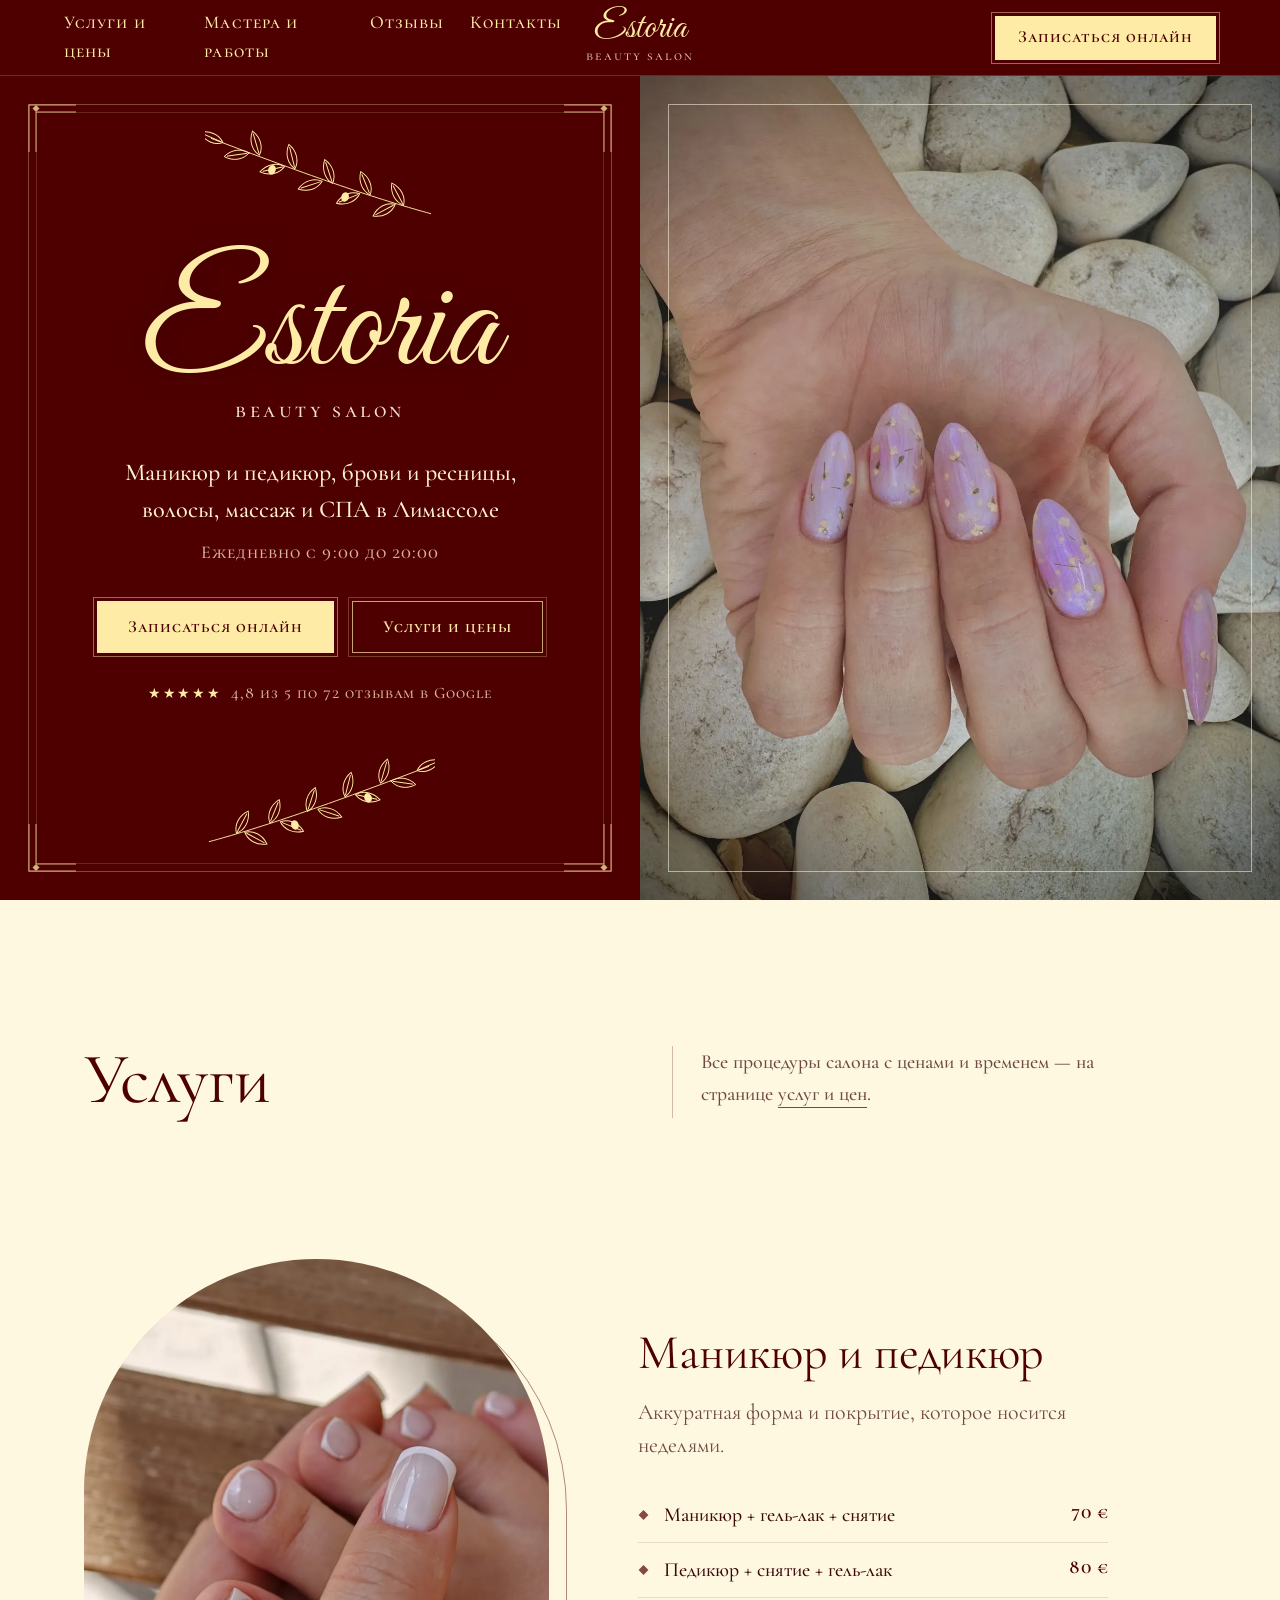
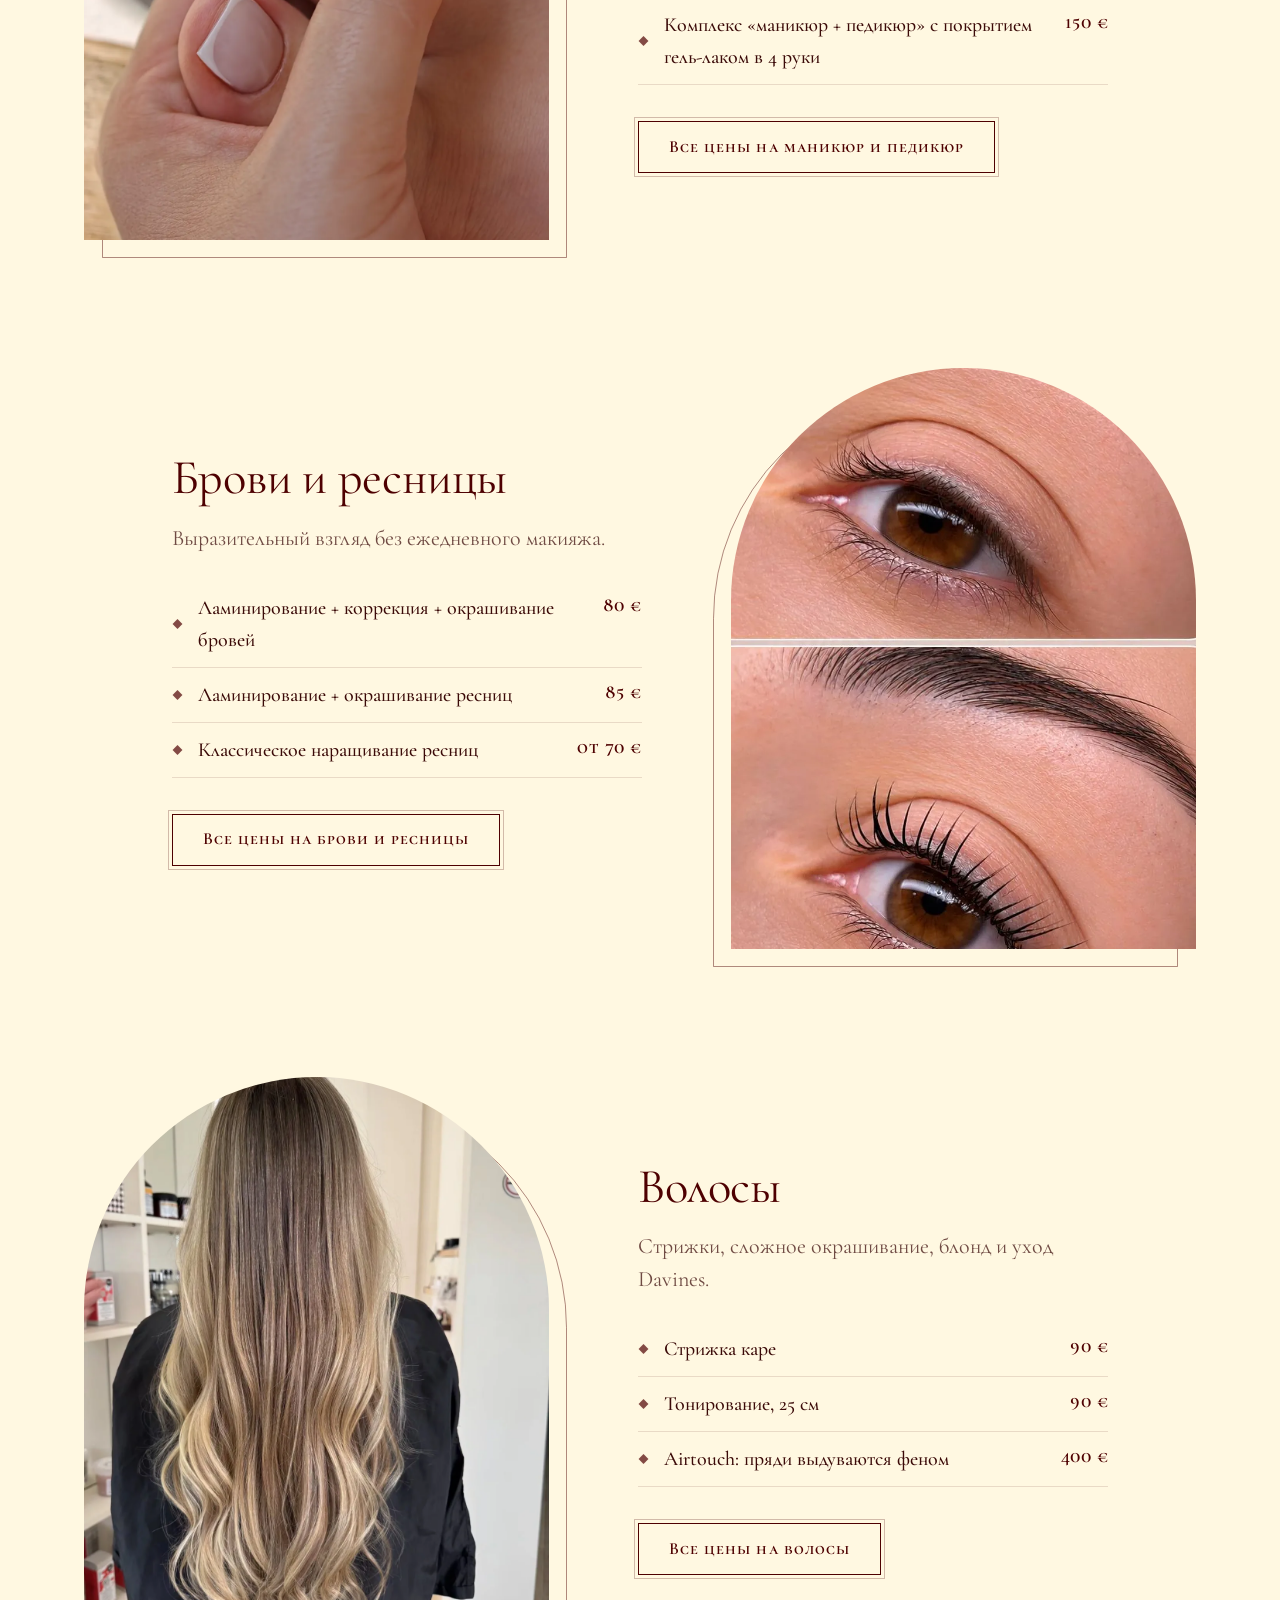
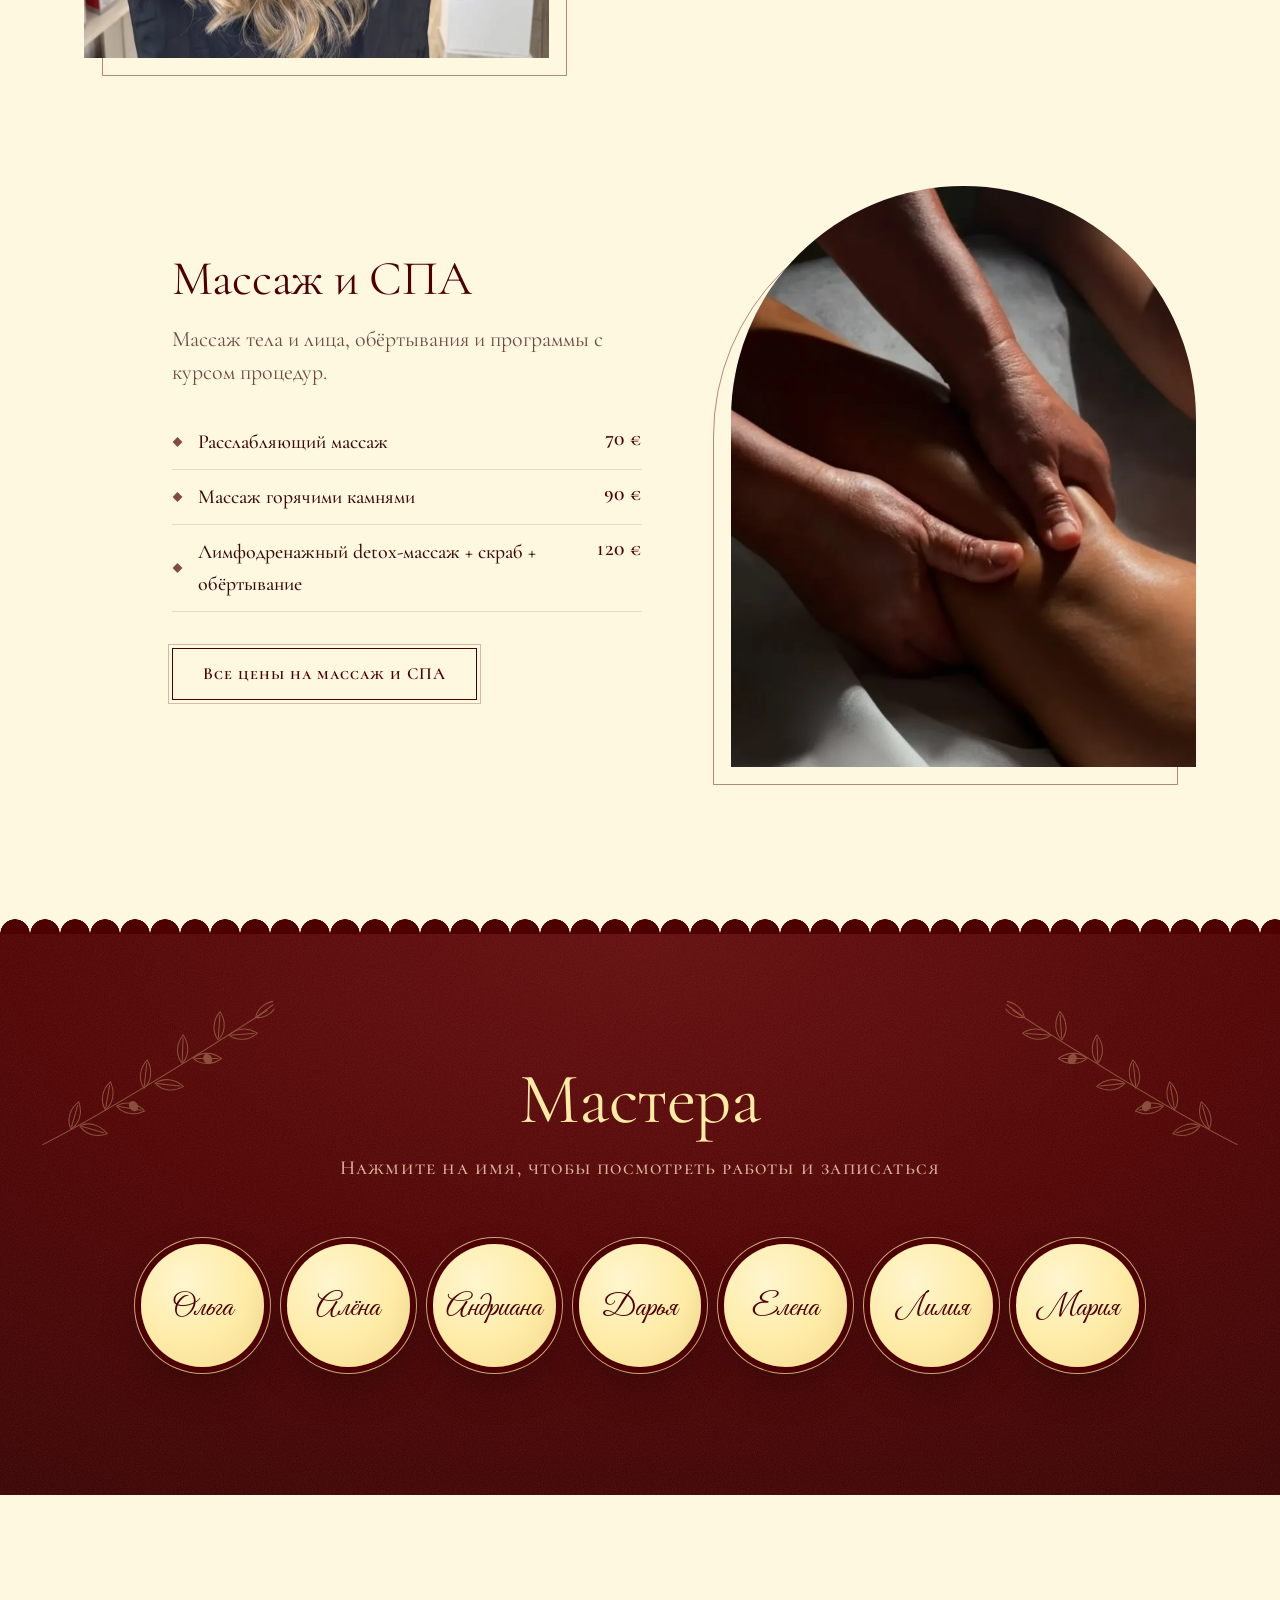
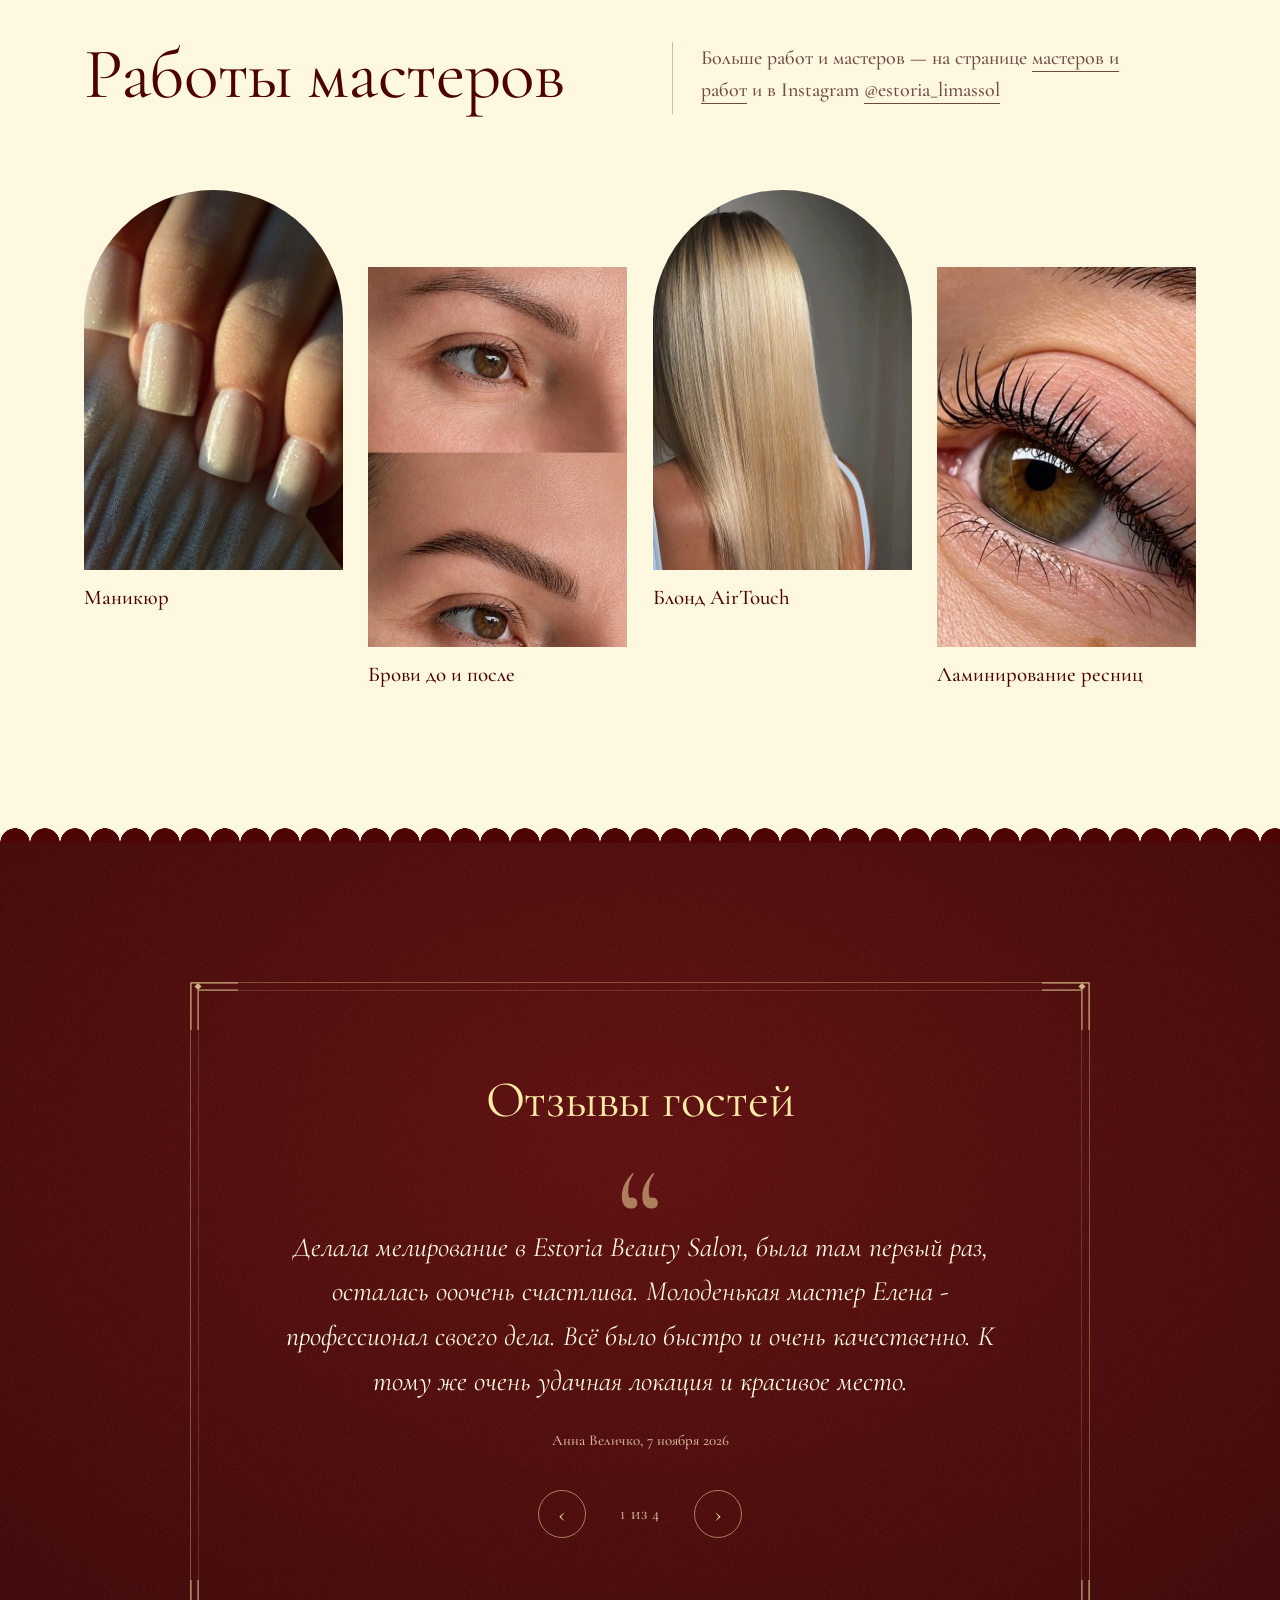
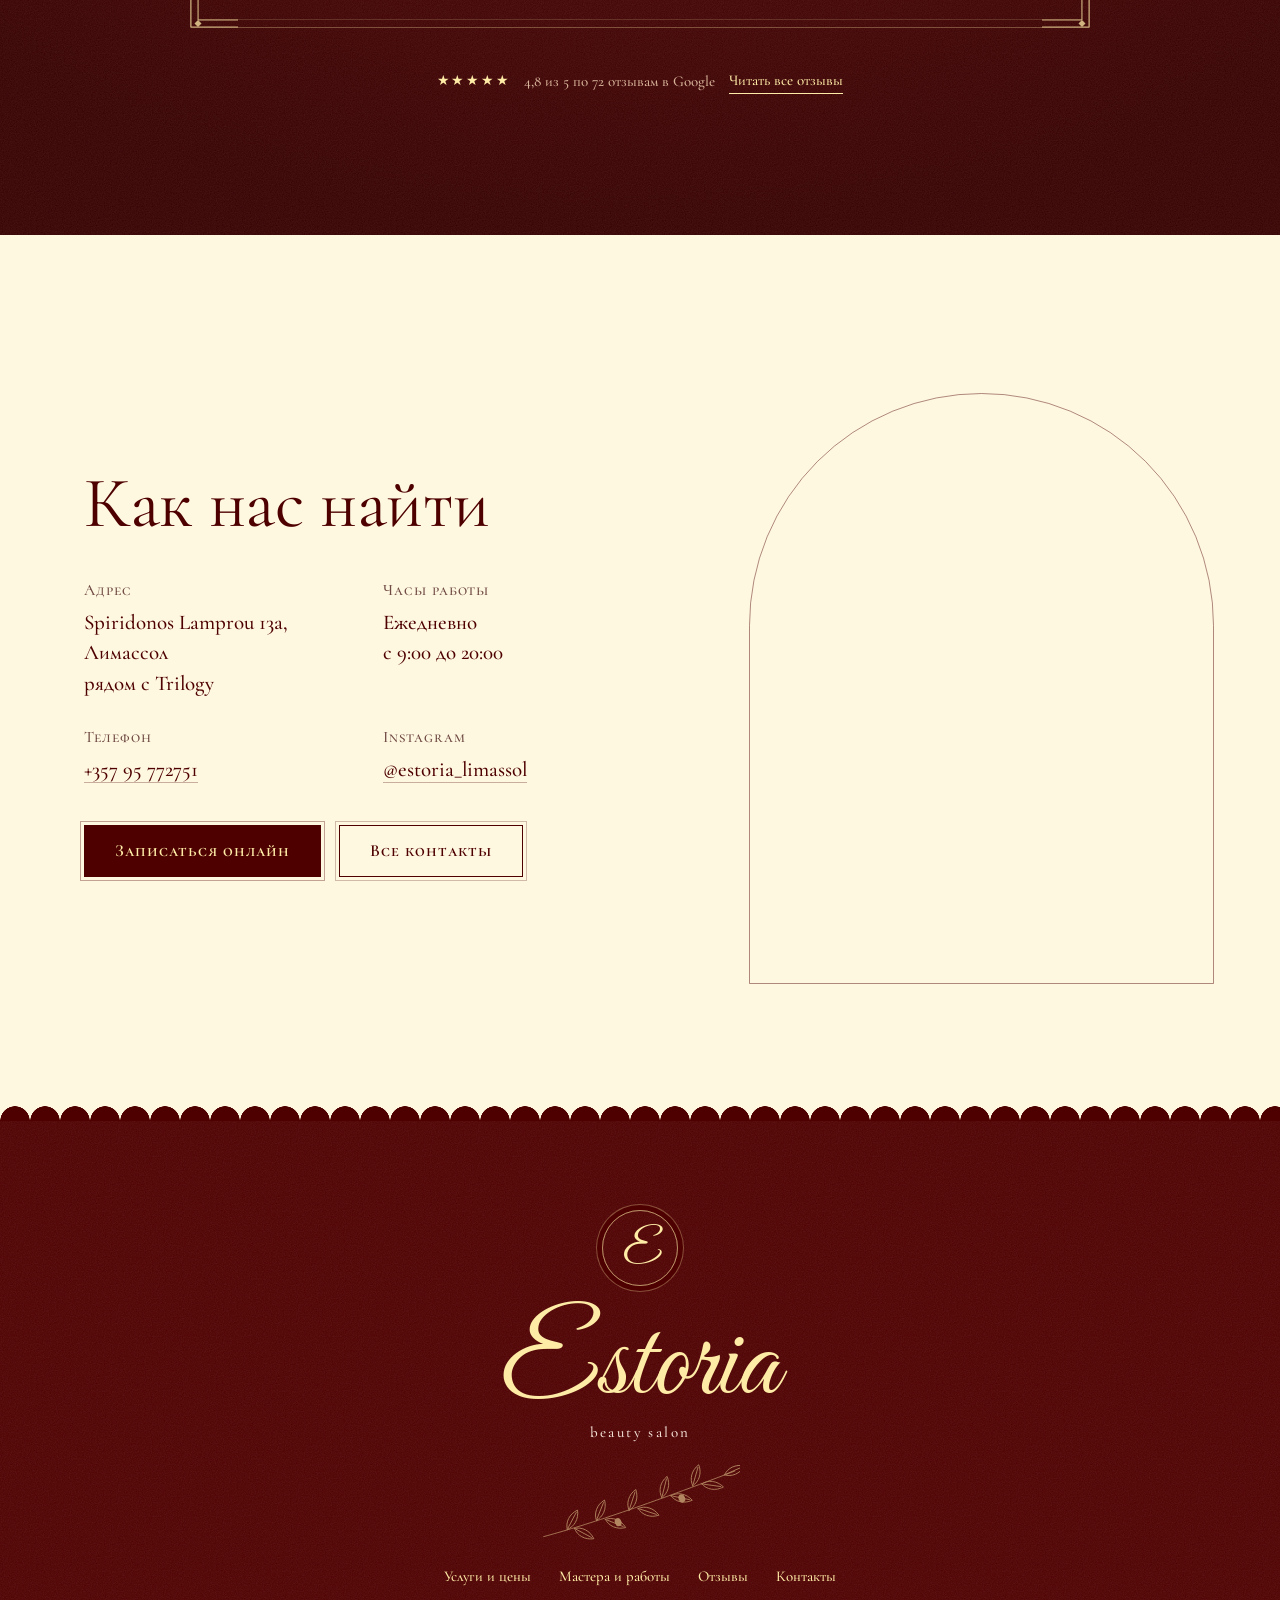
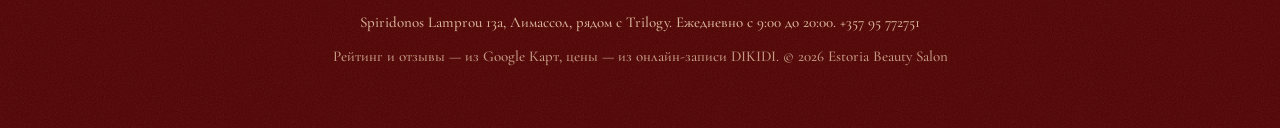
==== commit 5498171f: "Первый экран: только часы работы" ====
--- a/site/index.html
+++ b/site/index.html
@@ -5,8 +5,17 @@
   <meta name="viewport" content="width=device-width, initial-scale=1.0">
   <title>Estoria Beauty Salon — салон красоты в Лимассоле</title>
   <meta name="description" content="Estoria Beauty Salon в Лимассоле: маникюр, педикюр, брови, ресницы, стрижки, окрашивание, массаж и СПА. Ежедневно с 9:00 до 20:00, Spiridonos Lamprou 13a, рядом с Trilogy.">
+  <meta property="og:type" content="website">
+  <meta property="og:site_name" content="Estoria Beauty Salon">
   <meta property="og:title" content="Estoria Beauty Salon — салон красоты в Лимассоле">
-  <meta property="og:image" content="img/photo10.webp">
+  <meta property="og:description" content="Estoria Beauty Salon в Лимассоле: маникюр, педикюр, брови, ресницы, стрижки, окрашивание, массаж и СПА. Ежедневно с 9:00 до 20:00, Spiridonos Lamprou 13a, рядом с Trilogy.">
+  <meta property="og:url" content="https://estoria-site.pages.dev/">
+  <meta property="og:image" content="https://estoria-site.pages.dev/img/og-logo.jpg">
+  <meta property="og:image:width" content="1080">
+  <meta property="og:image:height" content="1080">
+  <meta property="og:image:alt" content="Логотип Estoria beauty salon">
+  <meta name="twitter:card" content="summary">
+  <link rel="apple-touch-icon" href="img/apple-touch-icon.png">
   <meta name="theme-color" content="#4E0001">
   <link rel="icon" href="data:image/svg+xml,%3Csvg xmlns='http://www.w3.org/2000/svg' viewBox='0 0 64 64'%3E%3Ccircle cx='32' cy='32' r='32' fill='%234E0001'/%3E%3Ctext x='32' y='44' text-anchor='middle' font-family='Georgia,serif' font-style='italic' font-size='36' fill='%23FEEBA6'%3EE%3C/text%3E%3C/svg%3E">
   <!-- ДЕМО: сайт скрыт от поисковиков. Убрать, когда сайт станет официальным (и удалить robots.txt) -->
@@ -74,7 +83,7 @@
             <span class="hero__sub">beauty salon</span>
           </h1>
           <p class="hero__lead">Маникюр и педикюр, брови и ресницы, волосы, массаж и СПА в Лимассоле</p>
-          <p class="hero__hours">Ежедневно с 9:00 до 20:00, рядом с Trilogy</p>
+          <p class="hero__hours">Ежедневно с 9:00 до 20:00</p>
           <div class="hero__actions">
             <a class="btn btn--butter" href="https://dikidi.net/1164912" target="_blank" rel="noopener">Записаться онлайн</a>
             <a class="btn btn--line" href="services.html">Услуги и цены</a>
--- a/site/style.css
+++ b/site/style.css
@@ -569,3 +569,64 @@
 @media (max-width: 700px) { .medallion--lg { width: 96px; font-size: 52px; } }
 /* Рукописна літера зміщена всередині свого «рядка»; script.js рахує її реальні межі й ставить точно в центр кола */
 .medallion__glyph { display: block; }
+
+/* =====================================================================
+   ТЕЛЕФОН: щільніший ритм, кнопки на всю ширину, компактний прайс
+   ===================================================================== */
+@media (max-width: 820px) {
+  /* ритм секцій: менше порожнечі між блоками */
+  .head { padding: 76px var(--pad) 30px; gap: 18px; }
+  .services { padding-bottom: 40px; }
+  .service, .service--reverse { gap: 30px; padding: 34px var(--pad); }
+  .masters, .reviews { padding: 80px var(--pad); }
+  .works { padding-bottom: 90px; }
+  .visit { padding: 80px var(--pad) 96px; gap: 40px; }
+  .footer { padding: 72px var(--pad) 40px; }
+  .page-hero { padding: calc(var(--header) + 56px) var(--pad) 64px; }
+
+  /* арки з фото: вужчі й по центру, щоб фото не займало весь екран */
+  .window, .service--reverse .window { width: 76%; margin: 0 auto; transform: translateX(-9px); }
+  .service--reverse .window { transform: translateX(9px); }
+  .window--map { width: calc(100% - 18px); aspect-ratio: 1; transform: none; margin: 0; }
+  .service__text { max-width: none; }
+  .service__text > p { font-size: 19px; }
+  .list { margin: 20px 0 28px; }
+
+  /* кнопки в блоках — на всю ширину, однакові */
+  .hero__actions { display: grid; gap: 12px; width: 100%; max-width: 340px; margin-left: auto; margin-right: auto; }
+  .hero__actions .btn, .service__text .btn, .visit__actions .btn, .master .btn { width: 100%; justify-content: center; }
+  .visit__actions { display: grid; gap: 12px; }
+  .visit__list { grid-template-columns: 1fr 1fr; gap: 22px 18px; margin: 28px 0 32px; }
+  .visit__list div:first-child { grid-column: 1 / -1; }
+
+  /* відгуки на головній */
+  .reviews__card { padding: 52px 22px 40px; }
+  .reviews__mark { height: 48px; font-size: 110px; }
+
+  /* прайс: дві колонки — назва і ціна, під ними час і запис */
+  .price-row {
+    grid-template-columns: minmax(0, 1fr) auto;
+    grid-template-areas: "name price" "time book";
+    gap: 6px 16px; padding: 16px 0; align-items: center;
+  }
+  .price-row__name { grid-area: name; grid-column: auto; }
+  .price-row__price { grid-area: price; grid-column: auto; grid-row: auto; align-self: start; padding-top: 2px; }
+  .price-row__time { grid-area: time; grid-column: auto; }
+  .price-row__book { grid-area: book; grid-column: auto; justify-self: end; padding: 6px 12px; font-size: 14px; }
+  .price-row__ru { font-size: 18px; }
+
+  /* картки майстрів: медальйон поруч з іменем, а не над ним */
+  .master { grid-template-columns: 68px minmax(0, 1fr); gap: 6px 16px; padding: 22px 18px; }
+  .master > .medallion--lg { width: 68px; font-size: 38px; grid-row: 1 / span 2; align-self: center; }
+  .master__body { display: contents; }
+  .master__body > .h3 { grid-column: 2; align-self: end; font-size: 30px; }
+  .master__body > .master__role { grid-column: 2; align-self: start; margin-top: 0; }
+  .master__body > :not(.h3):not(.master__role) { grid-column: 1 / -1; }
+  .master__body > .master__bio, .master__body > .mq:first-of-type { margin-top: 14px; }
+
+  /* роботи на сторінці майстрів */
+  .dir + .dir { margin-top: 64px; padding-top: 48px; }
+  .dir__head { margin-bottom: 28px; }
+  .work:nth-child(even) { margin-top: 32px; }
+  .works-grid { margin-bottom: 36px; }
+}
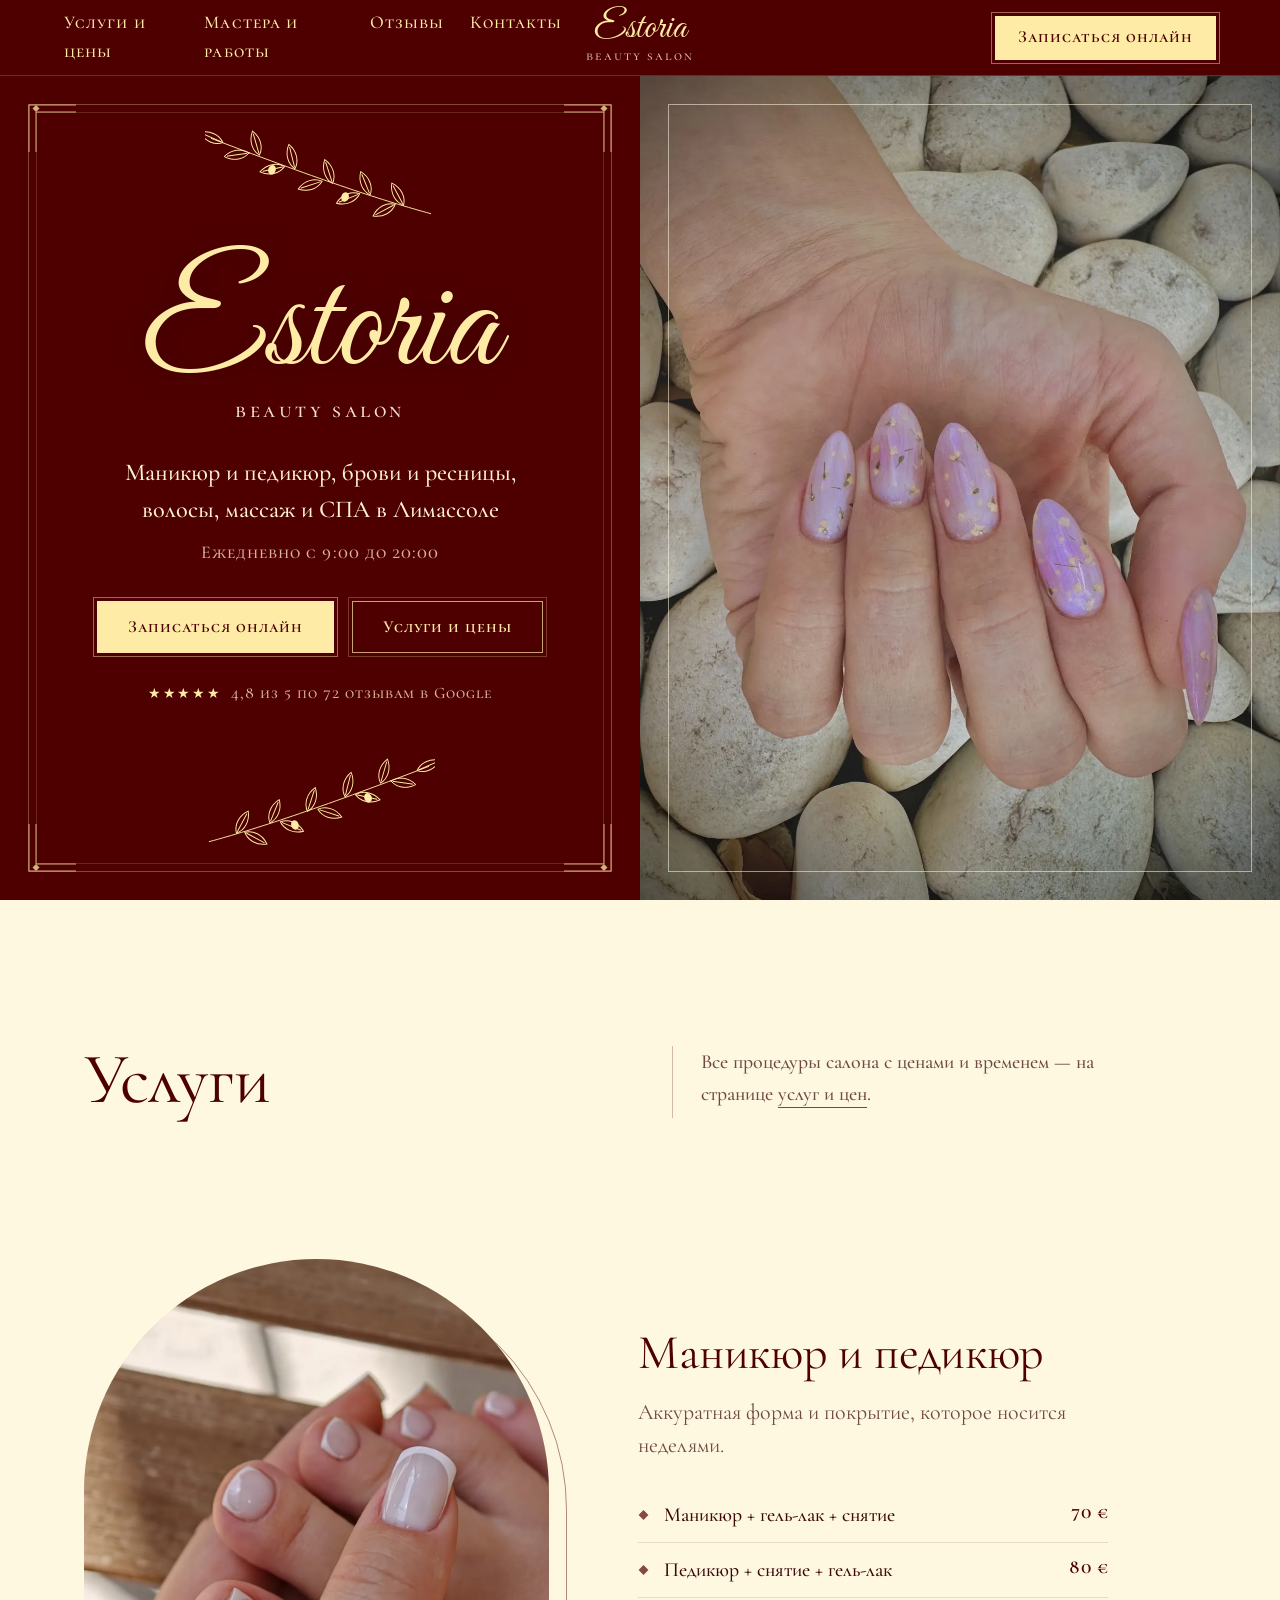
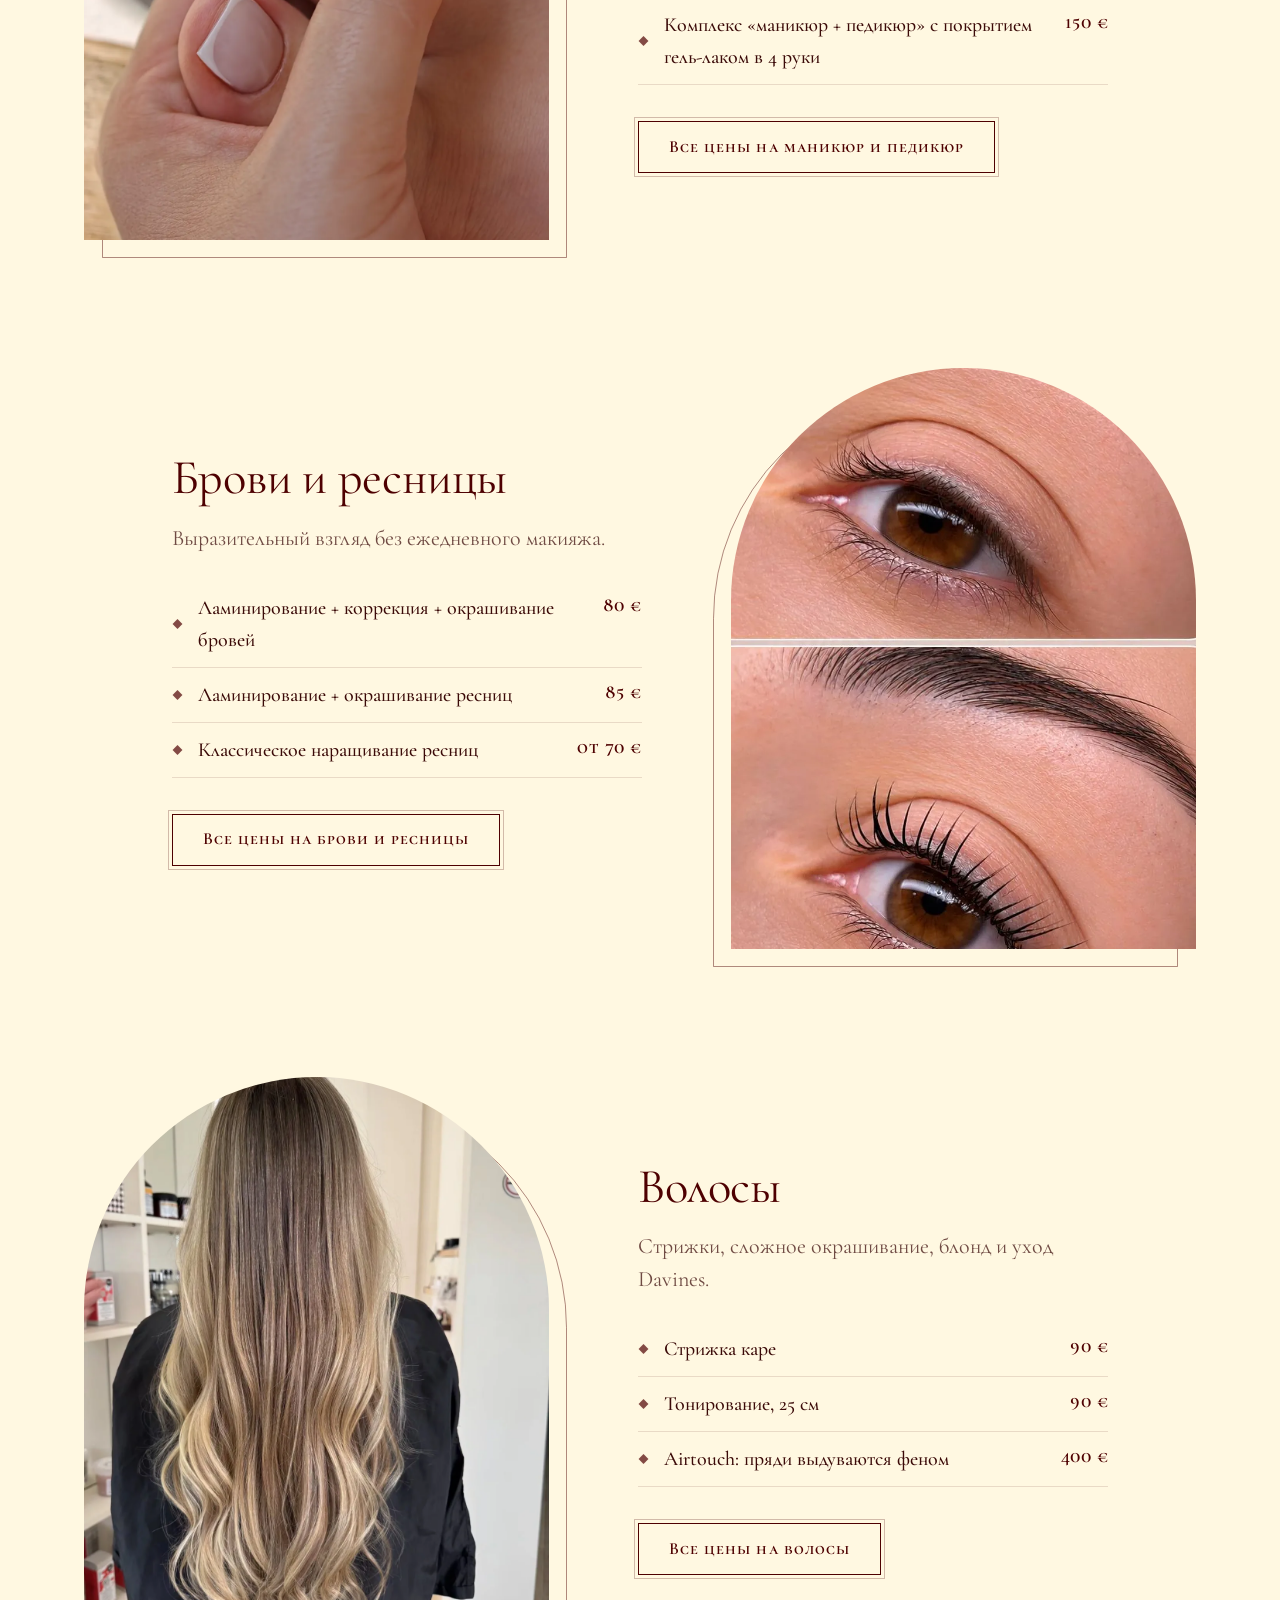
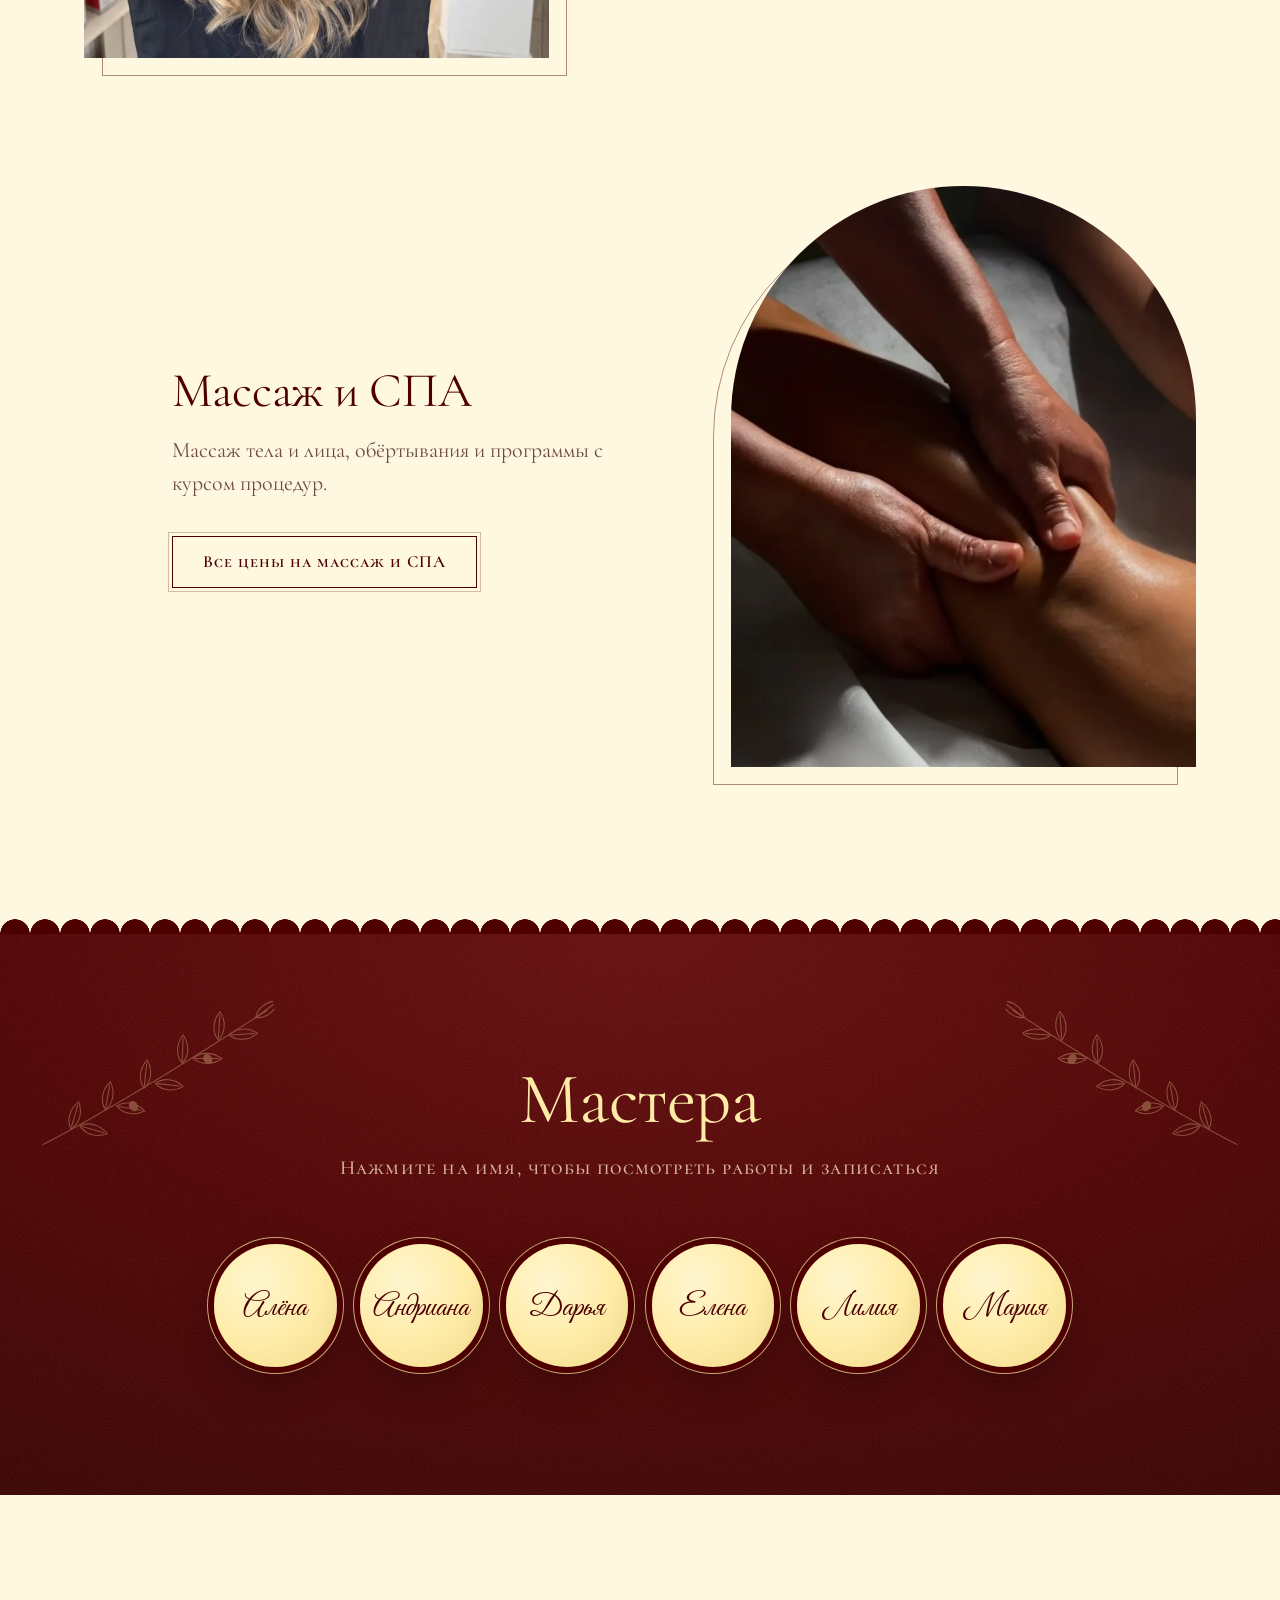
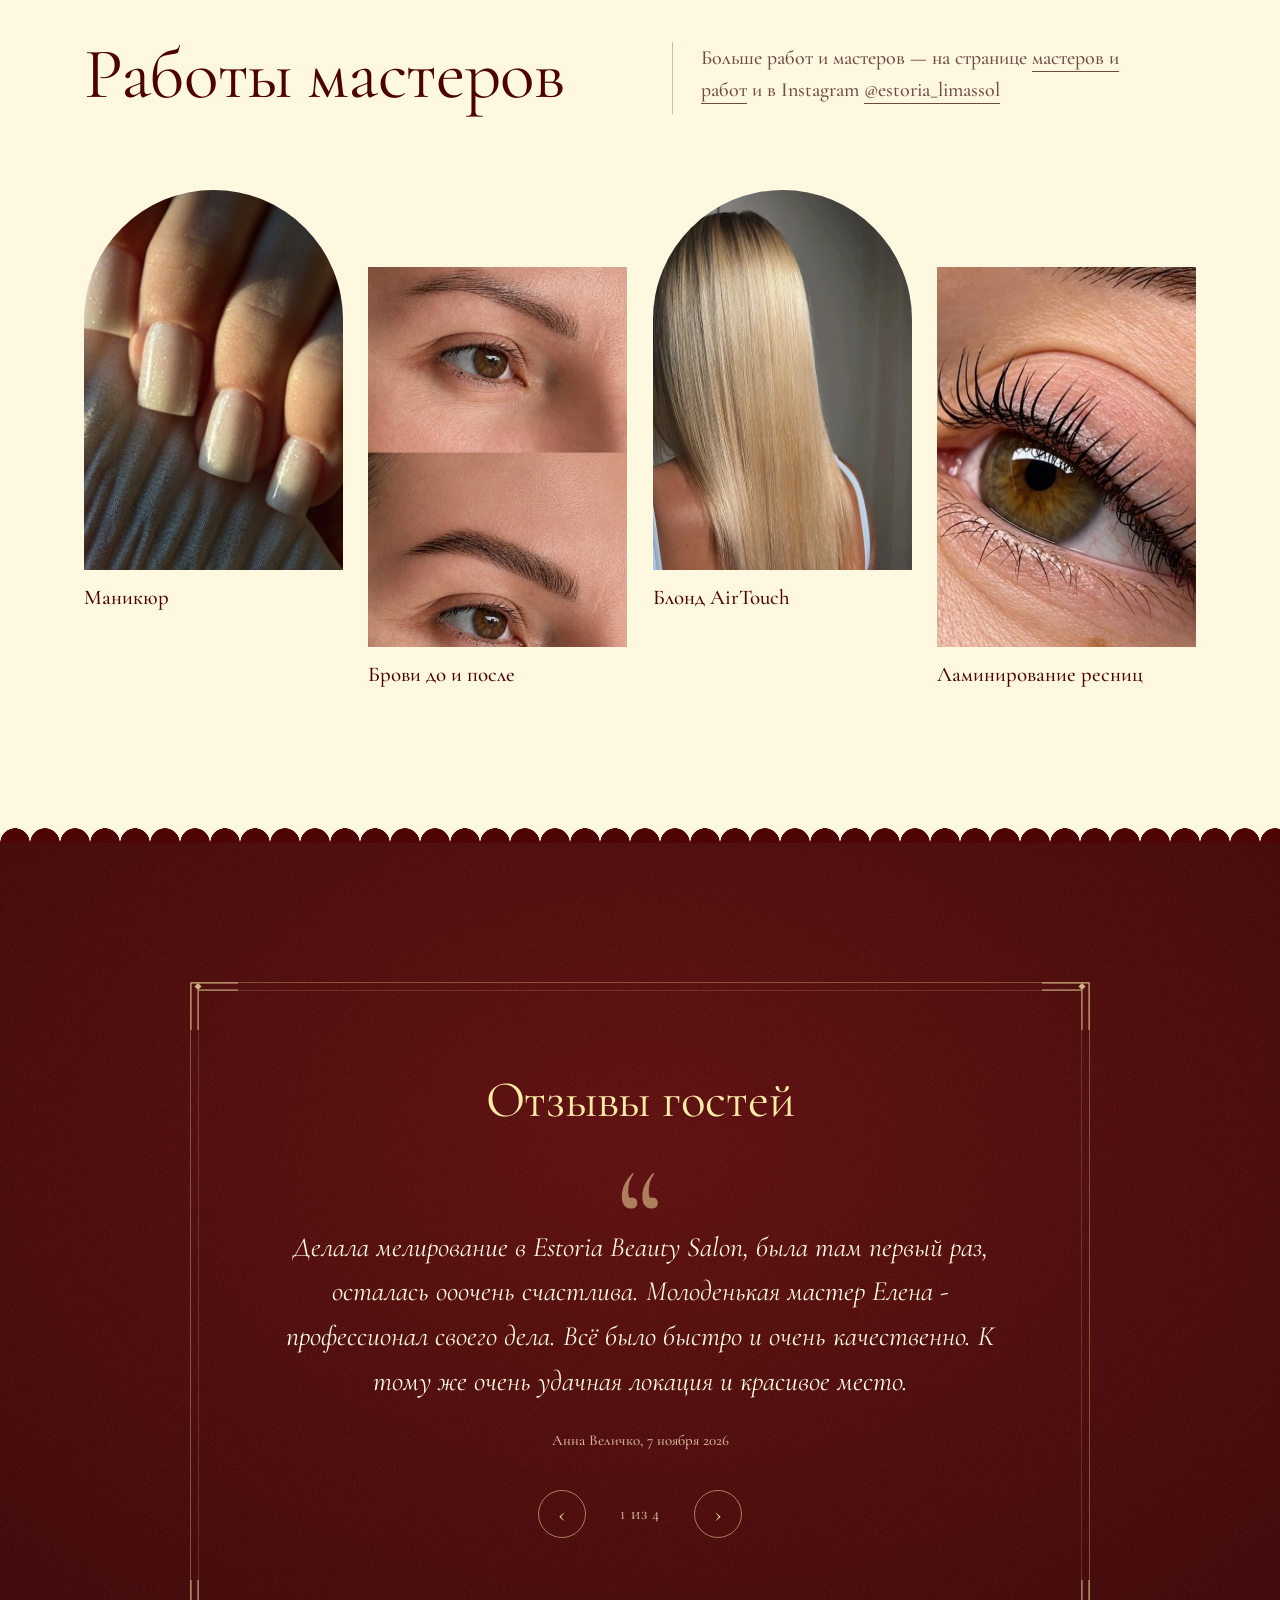
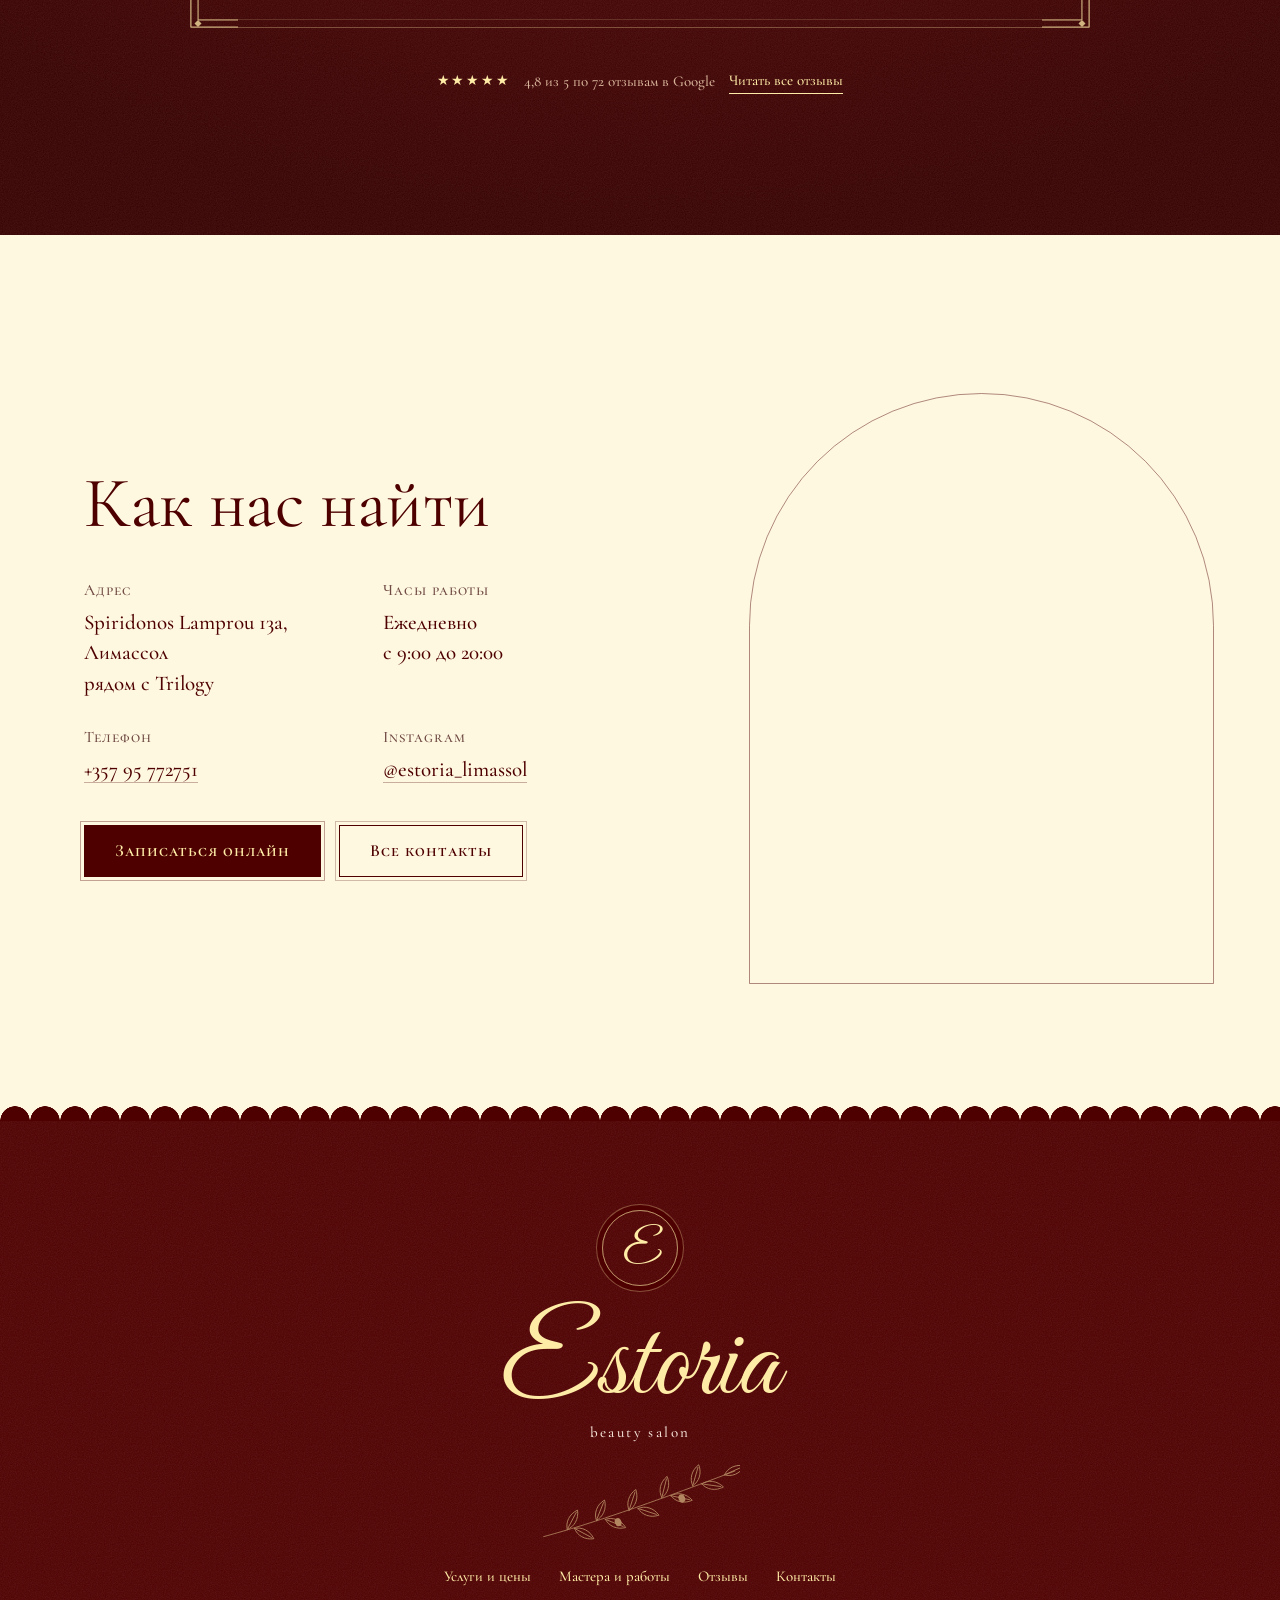
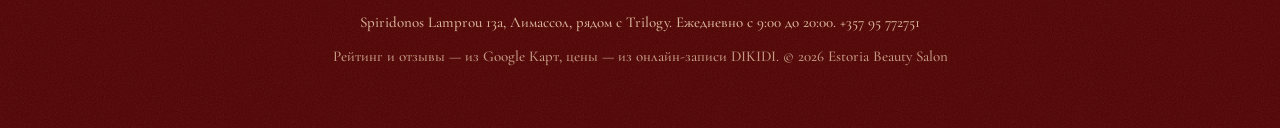
==== commit 443d43ac: "Автообновление данных из DIKIDI" ====
--- a/site/index.html
+++ b/site/index.html
@@ -154,9 +154,7 @@
           <h3 class="h3">Массаж и СПА</h3>
           <p>Массаж тела и лица, обёртывания и программы с курсом процедур.</p>
           <ul class="list">
-            <li>Расслабляющий массаж <span>70 €</span></li>
-            <li>Массаж горячими камнями <span>90 €</span></li>
-            <li>Лимфодренажный detox-массаж + скраб + обёртывание <span>120 €</span></li>
+            
           </ul>
           <a class="btn btn--line-wine" href="services.html#body">Все цены на массаж и СПА</a>
         </div>
@@ -170,7 +168,6 @@
       <h2 class="h2 h2--light" id="masters-title">Мастера</h2>
       <p class="masters__note">Нажмите на имя, чтобы посмотреть работы и записаться</p>
       <ul class="medallions">
-        <li><a class="medallion" href="masters.html#m2840060">Ольга</a></li>
         <li><a class="medallion" href="masters.html#m4507584">Алёна</a></li>
         <li><a class="medallion" href="masters.html#m4465885">Андриана</a></li>
         <li><a class="medallion" href="masters.html#m4619273">Дарья</a></li>
